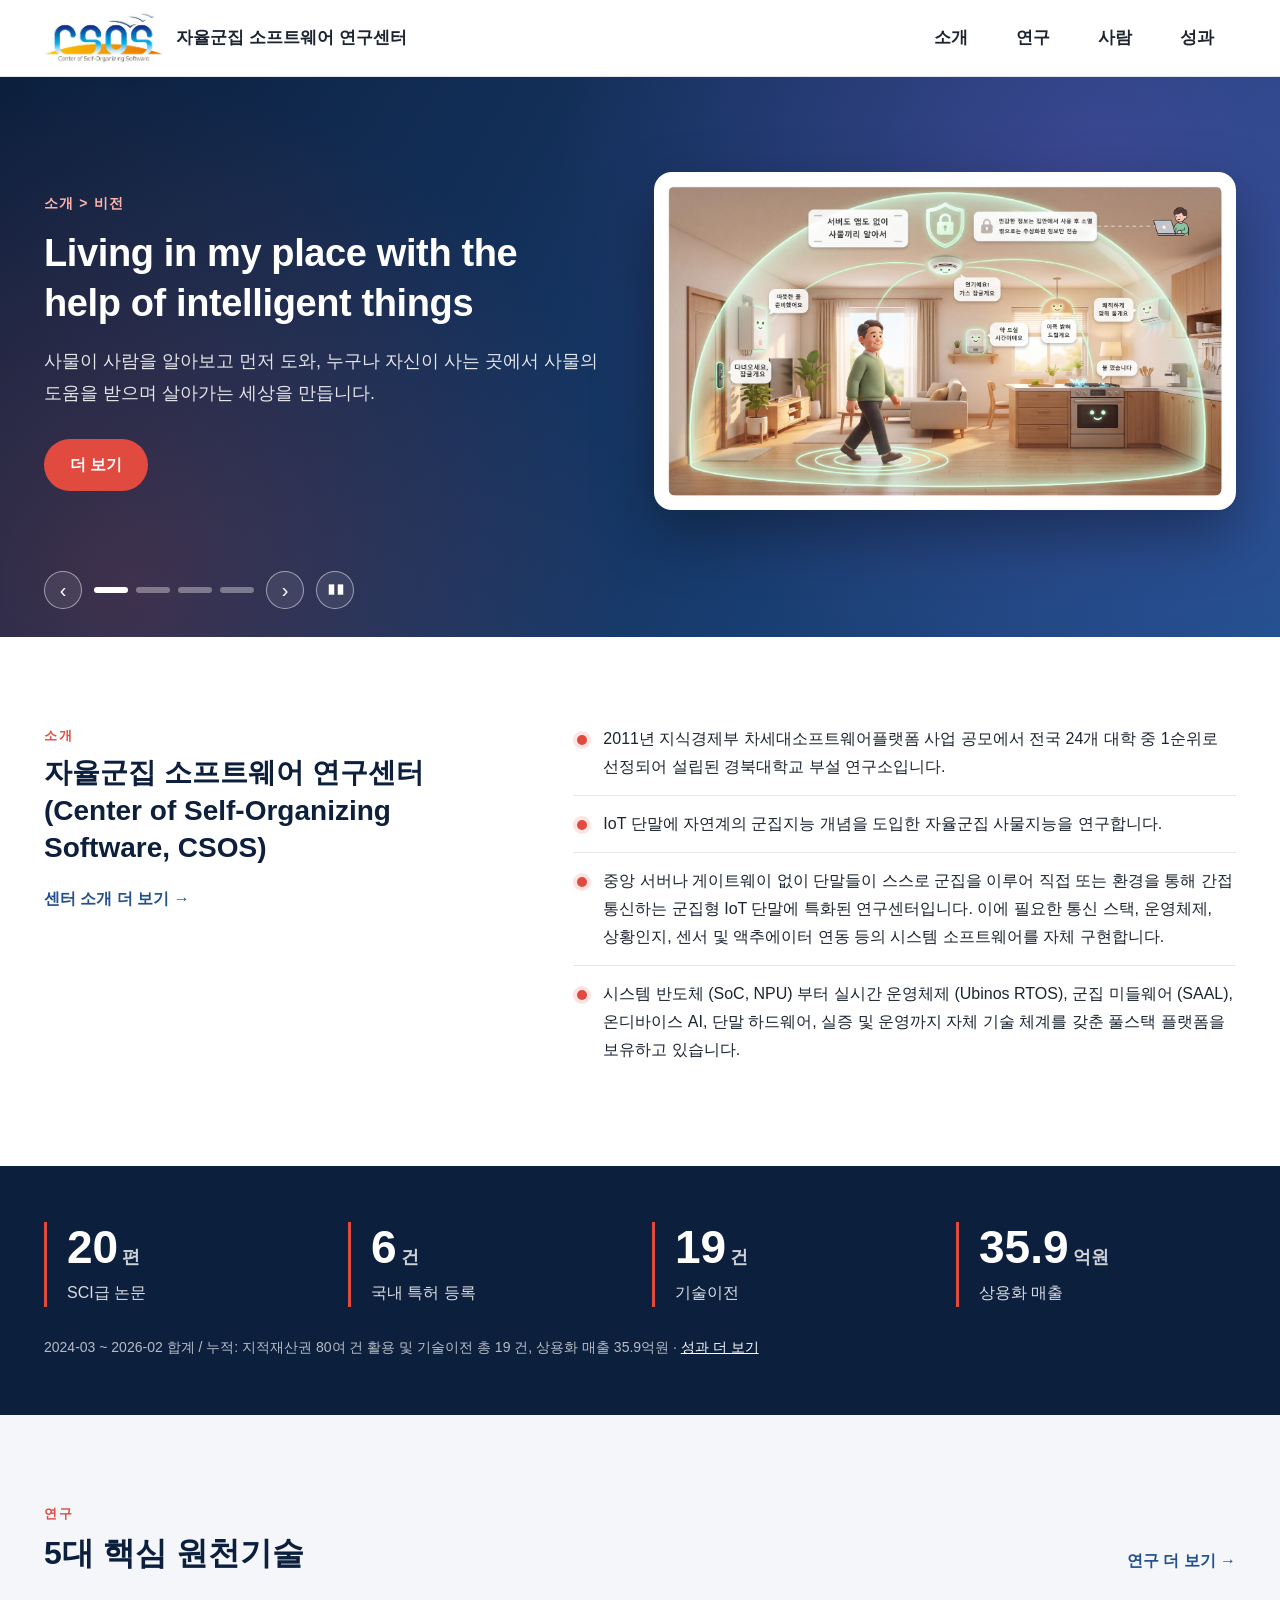
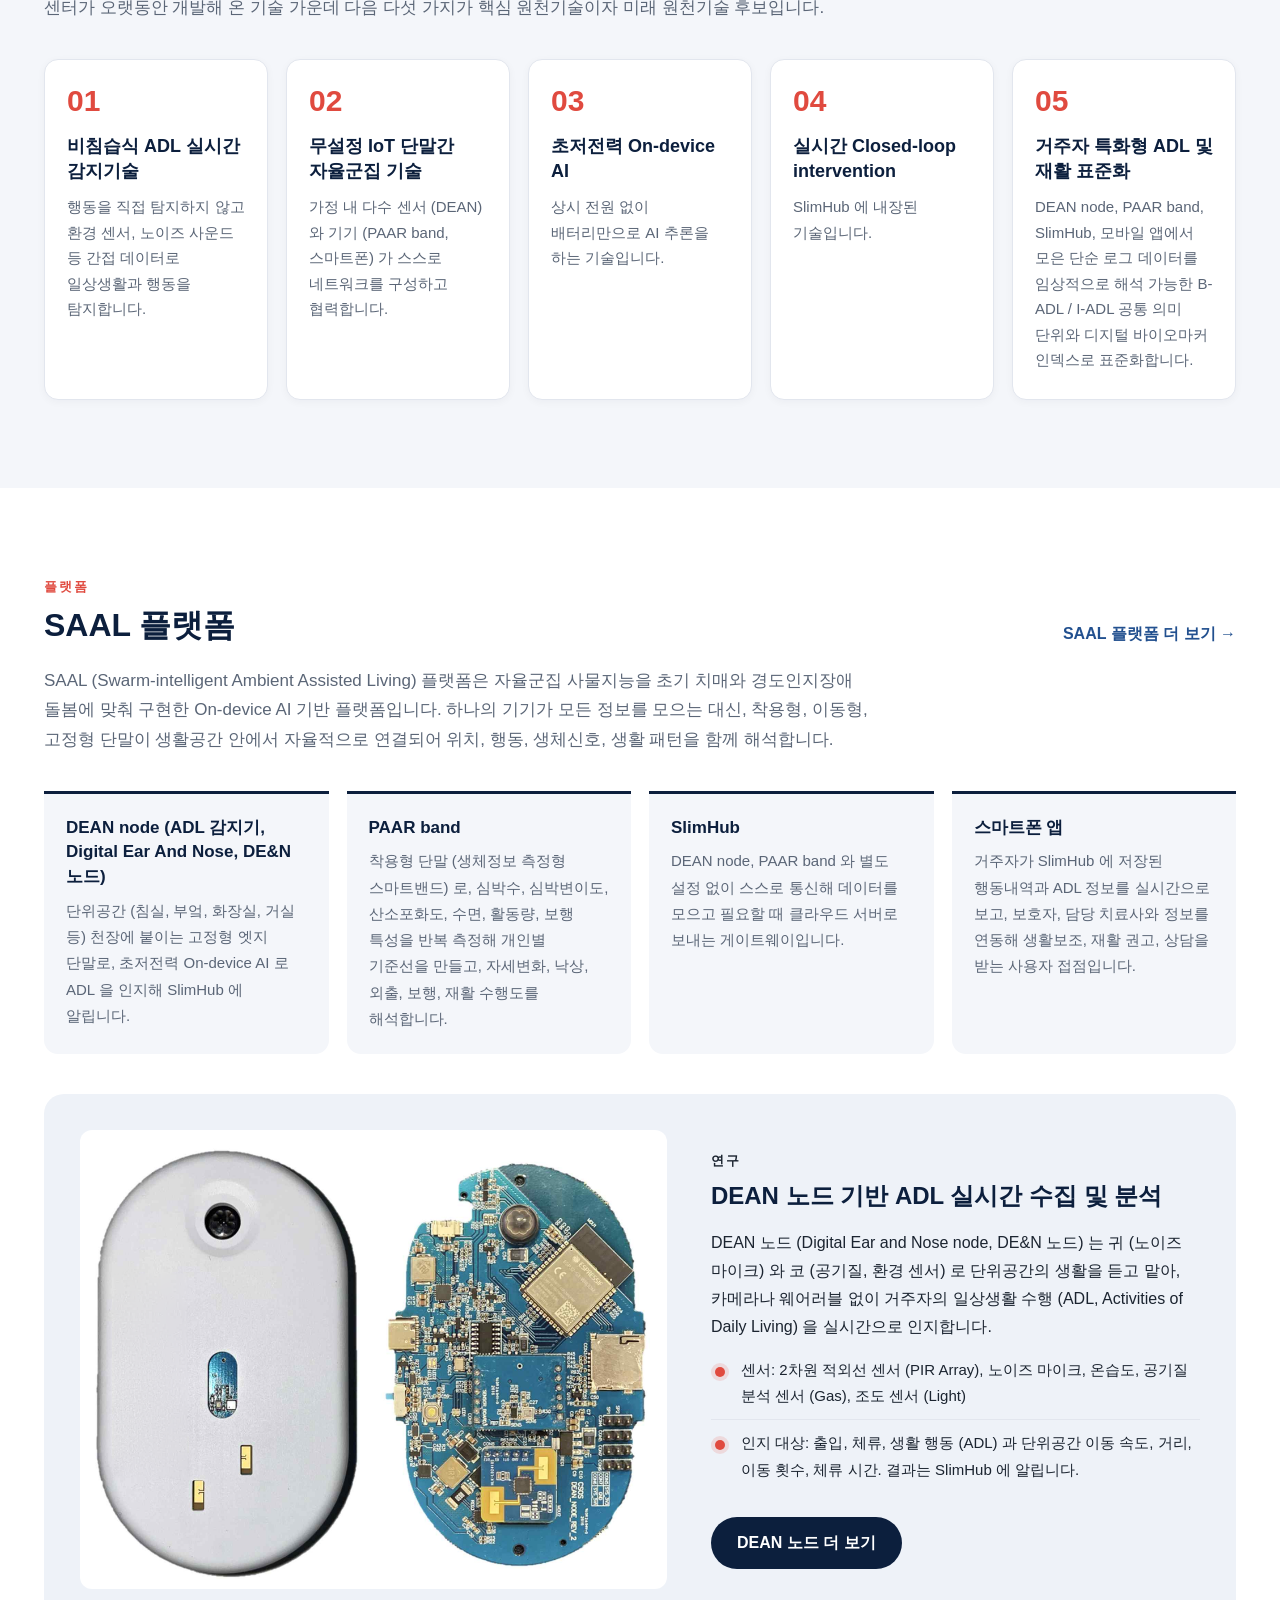
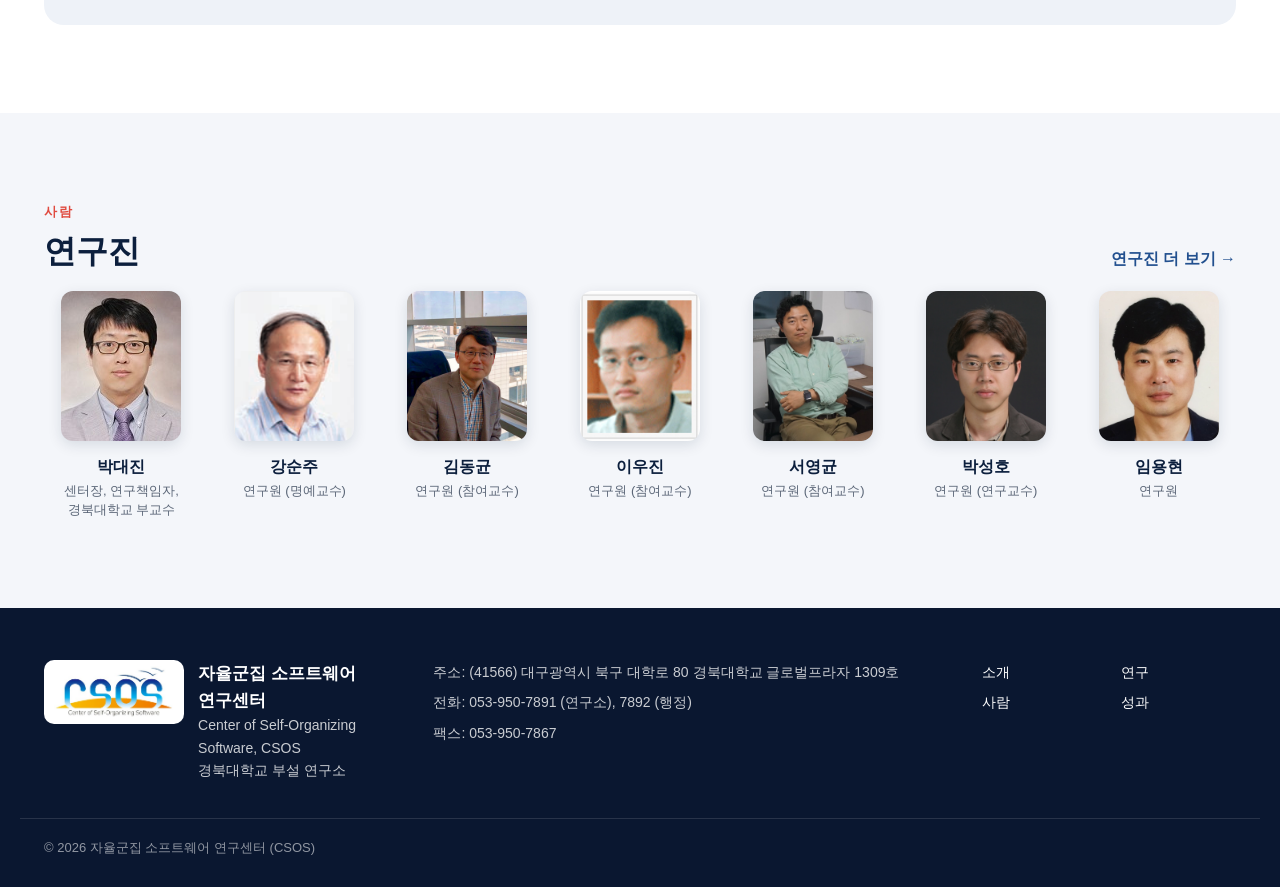
==== index.html @ 6569a7c5 "CSOS homepage: restore the home page (previous commit wrote it empty after a generator error); home " ====
<!DOCTYPE html>
<html lang="ko">
<head>
<meta charset="utf-8">
<meta name="viewport" content="width=device-width, initial-scale=1">
<title>CSOS 자율군집 소프트웨어 연구센터</title>
<meta name="description" content="경북대학교 부설 연구소 자율군집 소프트웨어 연구센터 (Center of Self-Organizing Software, CSOS)">
<link rel="icon" type="image/png" href="assets/images/csos_favicon.png">
<link rel="stylesheet" href="assets/css/style.css">
</head>
<body>
<a class="skip" href="#main">본문 바로가기</a>
<header class="site-header">
  <div class="wrap header-inner">
    <a class="brand" href="index.html">
      <img src="assets/images/csos_logo.png" alt="CSOS" width="538" height="233">
      <span class="brand-text"><span class="brand-ko">자율군집 소프트웨어 연구센터</span></span>
    </a>
    <button class="nav-toggle" type="button" aria-expanded="false" aria-controls="site-nav">
      <span class="bar" aria-hidden="true"></span><span class="bar" aria-hidden="true"></span><span class="bar" aria-hidden="true"></span>
      <span class="sr">메뉴 열기</span>
    </button>
    <nav id="site-nav" class="site-nav" aria-label="주 메뉴"><ul class="nav-list"><li class="nav-item"><a class="nav-top" href="about.html">소개</a><ul class="dropdown"><li><a href="about.html#intro">센터 소개</a></li><li><a href="about.html#greeting">인사말</a></li><li><a href="about.html#vision-goals">비전과 목표</a></li><li><a href="about.html#history">연혁</a></li><li><a href="about.html#contact">위치 및 연락처</a></li></ul></li><li class="nav-item"><a class="nav-top" href="research.html">연구</a><ul class="dropdown"><li><a href="research.html#swarm-thing-intelligence">자율군집 사물지능</a></li><li><a href="research.html#research-content">연구 내용</a></li><li><a href="research.html#dean-node">DEAN 노드 기반 ADL 실시간 수집 및 분석</a></li></ul></li><li class="nav-item"><a class="nav-top" href="people.html">사람</a><ul class="dropdown"><li><a href="people.html#director">센터장</a></li><li><a href="people.html#members">연구원</a></li></ul></li><li class="nav-item"><a class="nav-top" href="achievements.html">성과</a><ul class="dropdown"><li><a href="achievements.html#period-results">기간별 정량 성과</a></li><li><a href="achievements.html#cumulative-results">누적 성과</a></li><li><a href="achievements.html#papers">논문</a></li><li><a href="achievements.html#patents">특허</a></li><li><a href="achievements.html#tech-transfer">기술이전과 상용화</a></li><li><a href="achievements.html#awards">수상</a></li><li><a href="achievements.html#education">교육과 인력양성</a></li></ul></li></ul></nav>
  </div>
</header>
<main id="main" class="home" tabindex="-1">
<h1 class="sr">CSOS 자율군집 소프트웨어 연구센터</h1>
<section class="hero" aria-roledescription="캐러셀" aria-label="주요 내용">
<div class="slides"><div class="slide is-active" id="slide-1" role="group" aria-roledescription="슬라이드" aria-label="1 / 4">
  <div class="wrap slide-inner">
    <div class="slide-text">
      <p class="kicker">소개 &gt; 비전</p>
      <h2 class="slide-head">Living in my place with the help of intelligent things</h2>
      <p class="slide-desc">사물이 사람을 알아보고 먼저 도와, 누구나 자신이 사는 곳에서 사물의 도움을 받으며 살아가는 세상을 만듭니다.</p>
      <a class="btn" href="about.html#vision">더 보기</a>
    </div>
    <div class="slide-media"><img src="assets/images/fig_005101_01_swarm_thing_intelligence_example.png" alt="자율군집 사물지능 예시: 서버도 앱도 없이 사물끼리 알아서, 민감한 정보는 집 안에서 사용 후 소멸" width="1600" height="895"></div>
  </div>
</div>
<div class="slide" id="slide-2" role="group" aria-roledescription="슬라이드" aria-label="2 / 4" aria-hidden="true">
  <div class="wrap slide-inner">
    <div class="slide-text">
      <p class="kicker">연구 &gt; 주요 연구 주제</p>
      <h2 class="slide-head">자율군집 사물지능</h2>
      <p class="slide-desc">거주환경의 사물 (단말) 들이 중앙 서버 없이 스스로 주변을 인지하고 협업하며, 사용자에게 자율적으로 서비스를 제공하는 기술입니다.</p>
      <a class="btn" href="research.html#what-is-swarm-thing-intelligence">더 보기</a>
    </div>
    <div class="slide-media"><img src="assets/images/fig_005101_01_swarm_vs_general_thing_intelligence.png" alt="일반 사물지능과 자율군집 사물지능 비교" width="1080" height="1086" loading="lazy"></div>
  </div>
</div>
<div class="slide" id="slide-3" role="group" aria-roledescription="슬라이드" aria-label="3 / 4" aria-hidden="true">
  <div class="wrap slide-inner">
    <div class="slide-text">
      <p class="kicker">연구 &gt; 자율군집 사물지능 구현</p>
      <h2 class="slide-head">SAAL 플랫폼</h2>
      <p class="slide-desc">하나의 기기가 모든 정보를 모으는 대신, 착용형, 이동형, 고정형 단말이 생활공간 안에서 자율적으로 연결되어 위치, 행동, 생체신호, 생활 패턴을 함께 해석합니다.</p>
      <a class="btn" href="research.html#saal-platform">더 보기</a>
    </div>
    <div class="slide-media"><img src="assets/images/fig_005101_01_saal_platform_concept.png" alt="SAAL 플랫폼을 이용한 복합 건강위험 탐지 개념도" width="1143" height="655" loading="lazy"></div>
  </div>
</div>
<div class="slide" id="slide-4" role="group" aria-roledescription="슬라이드" aria-label="4 / 4" aria-hidden="true">
  <div class="wrap slide-inner">
    <div class="slide-text">
      <p class="kicker">연구 &gt; 대표 사례</p>
      <h2 class="slide-head">DEAN 노드 기반 ADL 실시간 수집 및 분석</h2>
      <p class="slide-desc">DEAN 노드 (Digital Ear and Nose node, DE&amp;N 노드) 는 귀 (노이즈 마이크) 와 코 (공기질, 환경 센서) 로 단위공간의 생활을 듣고 맡아, 카메라나 웨어러블 없이 거주자의 일상생활 수행 (ADL, Activities of Daily Living) 을 실시간으로 인지합니다.</p>
      <a class="btn" href="research.html#dean-node">더 보기</a>
    </div>
    <div class="slide-media"><img src="assets/images/fig_005101_01_dean_node_2026.png" alt="2026년 판 초저전력 경량 DEAN node 외형과 보드 (MCU: ESP32-S3)" width="1000" height="774" loading="lazy"></div>
  </div>
</div></div>
<div class="wrap hero-controls">
  <button type="button" class="hero-prev" aria-label="이전 슬라이드">&#8249;</button>
  <div class="dots"><button type="button" class="dot is-active" aria-label="1번 슬라이드" data-i="0" aria-current="true"></button><button type="button" class="dot" aria-label="2번 슬라이드" data-i="1"></button><button type="button" class="dot" aria-label="3번 슬라이드" data-i="2"></button><button type="button" class="dot" aria-label="4번 슬라이드" data-i="3"></button></div>
  <button type="button" class="hero-next" aria-label="다음 슬라이드">&#8250;</button>
  <button type="button" class="hero-pause" aria-label="자동 넘김 멈춤" aria-pressed="false">&#10074;&#10074;</button>
</div>
</section>
<section class="home-intro" aria-labelledby="hi-t">
<div class="wrap intro-grid">
  <div><p class="eyebrow">소개</p><h2 id="hi-t">자율군집 소프트웨어 연구센터 (Center of Self-Organizing Software, CSOS)</h2><a class="link-more" href="about.html#intro">센터 소개 더 보기</a></div>
  <ul class="check-list"><li>2011년 지식경제부 차세대소프트웨어플랫폼 사업 공모에서 전국 24개 대학 중 1순위로 선정되어 설립된 경북대학교 부설 연구소입니다.</li><li>IoT 단말에 자연계의 군집지능 개념을 도입한 자율군집 사물지능을 연구합니다.</li><li>중앙 서버나 게이트웨이 없이 단말들이 스스로 군집을 이루어 직접 또는 환경을 통해 간접 통신하는 군집형 IoT 단말에 특화된 연구센터입니다. 이에 필요한 통신 스택, 운영체제, 상황인지, 센서 및 액추에이터 연동 등의 시스템 소프트웨어를 자체 구현합니다.</li><li>시스템 반도체 (SoC, NPU) 부터 실시간 운영체제 (Ubinos RTOS), 군집 미들웨어 (SAAL), 온디바이스 AI, 단말 하드웨어, 실증 및 운영까지 자체 기술 체계를 갖춘 풀스택 플랫폼을 보유하고 있습니다.</li></ul>
</div>
</section>
<section class="stats" aria-labelledby="st-t">
<div class="wrap">
  <h2 id="st-t" class="sr">주요 성과 수치</h2>
  <ul class="stat-list"><li><span class="num">20<small>편</small></span><span class="lab">SCI급 논문</span></li><li><span class="num">6<small>건</small></span><span class="lab">국내 특허 등록</span></li><li><span class="num">19<small>건</small></span><span class="lab">기술이전</span></li><li><span class="num">35.9<small>억원</small></span><span class="lab">상용화 매출</span></li></ul>
  <p class="stat-note">2024-03 ~ 2026-02 합계 / 누적: 지적재산권 80여 건 활용 및 기술이전 총 19 건, 상용화 매출 35.9억원 · <a href="achievements.html#cumulative-results">성과 더 보기</a></p>
</div>
</section>
<section class="home-research" aria-labelledby="hr-t">
<div class="wrap">
  <div class="sec-head"><div><p class="eyebrow">연구</p><h2 id="hr-t">5대 핵심 원천기술</h2></div><a class="link-more" href="research.html#core-technologies">연구 더 보기</a></div>
  <p class="sec-lead">센터가 오랫동안 개발해 온 기술 가운데 다음 다섯 가지가 핵심 원천기술이자 미래 원천기술 후보입니다.</p>
  <ul class="cards"><li class="card"><span class="card-no">01</span><h3>비침습식 ADL 실시간 감지기술</h3><p>행동을 직접 탐지하지 않고 환경 센서, 노이즈 사운드 등 간접 데이터로 일상생활과 행동을 탐지합니다.</p></li><li class="card"><span class="card-no">02</span><h3>무설정 IoT 단말간 자율군집 기술</h3><p>가정 내 다수 센서 (DEAN) 와 기기 (PAAR band, 스마트폰) 가 스스로 네트워크를 구성하고 협력합니다.</p></li><li class="card"><span class="card-no">03</span><h3>초저전력 On-device AI</h3><p>상시 전원 없이 배터리만으로 AI 추론을 하는 기술입니다.</p></li><li class="card"><span class="card-no">04</span><h3>실시간 Closed-loop intervention</h3><p>SlimHub 에 내장된 기술입니다.</p></li><li class="card"><span class="card-no">05</span><h3>거주자 특화형 ADL 및 재활 표준화</h3><p>DEAN node, PAAR band, SlimHub, 모바일 앱에서 모은 단순 로그 데이터를 임상적으로 해석 가능한 B-ADL / I-ADL 공통 의미 단위와 디지털 바이오마커 인덱스로 표준화합니다.</p></li></ul>
</div>
</section>
<section class="home-platform" aria-labelledby="hp-t">
<div class="wrap">
  <div class="sec-head"><div><p class="eyebrow">플랫폼</p><h2 id="hp-t">SAAL 플랫폼</h2></div><a class="link-more" href="research.html#saal-platform">SAAL 플랫폼 더 보기</a></div>
  <p class="sec-lead">SAAL (Swarm-intelligent Ambient Assisted Living) 플랫폼은 자율군집 사물지능을 초기 치매와 경도인지장애 돌봄에 맞춰 구현한 On-device AI 기반 플랫폼입니다. 하나의 기기가 모든 정보를 모으는 대신, 착용형, 이동형, 고정형 단말이 생활공간 안에서 자율적으로 연결되어 위치, 행동, 생체신호, 생활 패턴을 함께 해석합니다.</p>
  <ul class="units"><li><h3>DEAN node (ADL 감지기, Digital Ear And Nose, DE&amp;N 노드)</h3><p>단위공간 (침실, 부엌, 화장실, 거실 등) 천장에 붙이는 고정형 엣지 단말로, 초저전력 On-device AI 로 ADL 을 인지해 SlimHub 에 알립니다.</p></li><li><h3>PAAR band</h3><p>착용형 단말 (생체정보 측정형 스마트밴드) 로, 심박수, 심박변이도, 산소포화도, 수면, 활동량, 보행 특성을 반복 측정해 개인별 기준선을 만들고, 자세변화, 낙상, 외출, 보행, 재활 수행도를 해석합니다.</p></li><li><h3>SlimHub</h3><p>DEAN node, PAAR band 와 별도 설정 없이 스스로 통신해 데이터를 모으고 필요할 때 클라우드 서버로 보내는 게이트웨이입니다.</p></li><li><h3>스마트폰 앱</h3><p>거주자가 SlimHub 에 저장된 행동내역과 ADL 정보를 실시간으로 보고, 보호자, 담당 치료사와 정보를 연동해 생활보조, 재활 권고, 상담을 받는 사용자 접점입니다.</p></li></ul>
  <div class="feature">
    <figure class="feature-media"><img src="assets/images/fig_005101_01_dean_node_2026.png" alt="2026년 판 초저전력 경량 DEAN node 외형과 보드 (MCU: ESP32-S3)" width="1000" height="774" loading="lazy"></figure>
    <div class="feature-text">
      <p class="eyebrow">연구</p>
      <h3>DEAN 노드 기반 ADL 실시간 수집 및 분석</h3>
      <p>DEAN 노드 (Digital Ear and Nose node, DE&amp;N 노드) 는 귀 (노이즈 마이크) 와 코 (공기질, 환경 센서) 로 단위공간의 생활을 듣고 맡아, 카메라나 웨어러블 없이 거주자의 일상생활 수행 (ADL, Activities of Daily Living) 을 실시간으로 인지합니다.</p>
      <ul class="check-list small"><li>센서: 2차원 적외선 센서 (PIR Array), 노이즈 마이크, 온습도, 공기질 분석 센서 (Gas), 조도 센서 (Light)</li><li>인지 대상: 출입, 체류, 생활 행동 (ADL) 과 단위공간 이동 속도, 거리, 이동 횟수, 체류 시간. 결과는 SlimHub 에 알립니다.</li></ul>
      <a class="btn btn-dark" href="research.html#dean-node">DEAN 노드 더 보기</a>
    </div>
  </div>
</div>
</section>
<section class="home-people" aria-labelledby="hpe-t">
<div class="wrap">
  <div class="sec-head"><div><p class="eyebrow">사람</p><h2 id="hpe-t">연구진</h2></div><a class="link-more" href="people.html">연구진 더 보기</a></div>
  <ul class="people-strip"><li><a href="people.html#director"><img src="assets/images/fig_005101_01_photo_park_daejin.jpg" alt="박대진" width="120" height="150" loading="lazy"><span class="pname">박대진</span><span class="prole">센터장, 연구책임자, 경북대학교 부교수</span></a></li><li><a href="people.html#members"><img src="assets/images/fig_005101_01_photo_kang_soonju.png" alt="강순주" width="155" height="197" loading="lazy"><span class="pname">강순주</span><span class="prole">연구원 (명예교수)</span></a></li><li><a href="people.html#members"><img src="assets/images/fig_005101_01_photo_kim_dongkyun.jpg" alt="김동균" width="300" height="400" loading="lazy"><span class="pname">김동균</span><span class="prole">연구원 (참여교수)</span></a></li><li><a href="people.html#members"><img src="assets/images/fig_005101_01_photo_lee_woojin.jpg" alt="이우진" width="107" height="130" loading="lazy"><span class="pname">이우진</span><span class="prole">연구원 (참여교수)</span></a></li><li><a href="people.html#members"><img src="assets/images/fig_005101_01_photo_suh_youngkyun.jpg" alt="서영균" width="600" height="751" loading="lazy"><span class="pname">서영균</span><span class="prole">연구원 (참여교수)</span></a></li><li><a href="people.html#members"><img src="assets/images/fig_005101_01_photo_park_sungho.png" alt="박성호" width="600" height="736" loading="lazy"><span class="pname">박성호</span><span class="prole">연구원 (연구교수)</span></a></li><li><a href="people.html#members"><img src="assets/images/fig_005101_01_photo_lim_yonghyun.jpg" alt="임용현" width="600" height="797" loading="lazy"><span class="pname">임용현</span><span class="prole">연구원</span></a></li></ul>
</div>
</section>
</main>
<footer class="site-footer">
  <div class="wrap footer-inner">
    <div class="footer-brand">
      <img src="assets/images/csos_logo.png" alt="CSOS" width="538" height="233">
      <div><strong>자율군집 소프트웨어 연구센터</strong><span>Center of Self-Organizing Software, CSOS</span><span>경북대학교 부설 연구소</span></div>
    </div>
    <ul class="footer-contact"><li>주소: (41566) 대구광역시 북구 대학로 80 경북대학교 글로벌프라자 1309호</li><li>전화: 053-950-7891 (연구소), 7892 (행정)</li><li>팩스: 053-950-7867</li></ul>
    <ul class="footer-links"><li><a href="about.html">소개</a></li><li><a href="research.html">연구</a></li><li><a href="people.html">사람</a></li><li><a href="achievements.html">성과</a></li></ul>
  </div>
  <div class="wrap footer-bottom">&copy; 2026 자율군집 소프트웨어 연구센터 (CSOS)</div>
</footer>
<script src="assets/js/main.js"></script>
</body>
</html>
---- assets/css/style.css ----
/* CSOS homepage - plain CSS, no external resources */
:root {
  --navy: #0c1f3d;
  --navy-2: #173a6b;
  --navy-3: #22508f;
  --accent: #e04a3f;
  --accent-dark: #b8322a;
  --violet: #7b56c9;
  --ink: #1b2430;
  --muted: #5b6677;
  --line: #e2e6ee;
  --soft: #f4f6fa;
  --soft-2: #eef2f8;
  --white: #ffffff;
  --radius: 14px;
  --shadow: 0 10px 30px rgba(12, 31, 61, .10);
  --header-h: 76px;
  --font: "Pretendard", "Noto Sans KR", "Noto Sans CJK KR", "Apple SD Gothic Neo", "Malgun Gothic", sans-serif;
}

*, *::before, *::after { box-sizing: border-box; }
html { scroll-behavior: smooth; -webkit-text-size-adjust: 100%; }
@media (prefers-reduced-motion: reduce) { html { scroll-behavior: auto; } }
body {
  margin: 0;
  font-family: var(--font);
  font-size: 16px;
  line-height: 1.75;
  color: var(--ink);
  background: var(--white);
  word-break: keep-all;
  overflow-wrap: break-word;
}
img { max-width: 100%; height: auto; display: block; }
a { color: var(--navy-3); text-decoration: none; }
a:hover { text-decoration: underline; }
:focus-visible { outline: 3px solid var(--accent); outline-offset: 2px; border-radius: 4px; }
.sr { position: absolute !important; width: 1px; height: 1px; padding: 0; margin: -1px; overflow: hidden; clip: rect(0 0 0 0); white-space: nowrap; border: 0; }
.skip { position: absolute; left: 12px; top: -60px; z-index: 200; background: var(--accent); color: #fff; padding: 10px 16px; border-radius: 8px; font-weight: 700; }
.skip:focus { top: 12px; }
.wrap { width: 100%; max-width: 1240px; margin: 0 auto; padding-left: 24px; padding-right: 24px; }
main:focus { outline: none; }

/* ---------------- header ---------------- */
.site-header {
  position: sticky; top: 0; z-index: 100;
  background: rgba(255, 255, 255, .97);
  border-bottom: 1px solid var(--line);
  transition: box-shadow .2s;
}
.site-header.is-scrolled { box-shadow: 0 4px 18px rgba(12, 31, 61, .10); }
.header-inner { display: flex; align-items: center; justify-content: space-between; height: var(--header-h); gap: 24px; }
.brand { display: flex; align-items: center; gap: 12px; color: var(--navy); text-decoration: none !important; flex-shrink: 0; }
.brand img { height: 52px; width: auto; }
.brand-text { display: flex; flex-direction: column; line-height: 1.2; }
.brand-ko { font-size: 17px; color: var(--ink); font-weight: 700; }

.site-nav .nav-list { list-style: none; display: flex; margin: 0; padding: 0; gap: 4px; }
.nav-item { position: relative; }
.nav-top {
  display: block; padding: 0 22px; line-height: var(--header-h);
  font-weight: 700; font-size: 17px; color: var(--ink); text-decoration: none !important;
  position: relative;
}
.nav-top::after {
  content: ""; position: absolute; left: 22px; right: 22px; bottom: 18px; height: 3px;
  background: var(--accent); transform: scaleX(0); transition: transform .2s; border-radius: 2px;
}
.nav-item:hover .nav-top::after, .nav-item:focus-within .nav-top::after, .nav-top[aria-current="page"]::after { transform: scaleX(1); }
.nav-top[aria-current="page"] { color: var(--navy-3); }
.dropdown {
  list-style: none; margin: 0; padding: 10px 0;
  position: absolute; left: 50%; top: calc(var(--header-h) - 4px);
  min-width: 210px; transform: translate(-50%, 6px);
  background: var(--white); border: 1px solid var(--line); border-top: 3px solid var(--navy);
  border-radius: 0 0 10px 10px; box-shadow: var(--shadow);
  opacity: 0; visibility: hidden; transition: opacity .15s, transform .15s, visibility .15s;
}
.nav-item:hover .dropdown, .nav-item:focus-within .dropdown { opacity: 1; visibility: visible; transform: translate(-50%, 0); }
.dropdown a { display: block; padding: 8px 20px; color: var(--ink); font-size: 15px; white-space: nowrap; }
.dropdown a:hover, .dropdown a:focus-visible { background: var(--soft); color: var(--navy-3); text-decoration: none; }

.nav-toggle {
  display: none; width: 46px; height: 46px; border: 1px solid var(--line); border-radius: 10px;
  background: var(--white); cursor: pointer; padding: 11px 10px; flex-direction: column; justify-content: space-between;
}
.nav-toggle .bar { display: block; height: 3px; background: var(--navy); border-radius: 2px; transition: transform .2s, opacity .2s; }
.nav-toggle[aria-expanded="true"] .bar:nth-child(1) { transform: translateY(8.5px) rotate(45deg); }
.nav-toggle[aria-expanded="true"] .bar:nth-child(2) { opacity: 0; }
.nav-toggle[aria-expanded="true"] .bar:nth-child(3) { transform: translateY(-8.5px) rotate(-45deg); }

/* ---------------- buttons, labels ---------------- */
.btn {
  display: inline-block; padding: 12px 26px; border-radius: 999px; font-weight: 700;
  background: var(--accent); color: #fff; text-decoration: none !important; transition: background .15s;
}
.btn:hover { background: var(--accent-dark); }
.btn-dark { background: var(--navy); }
.btn-dark:hover { background: var(--navy-2); }
.eyebrow { margin: 0 0 6px; font-size: 13px; font-weight: 800; letter-spacing: .16em; color: var(--accent); }
.link-more { font-weight: 700; color: var(--navy-3); white-space: nowrap; }
.link-more::after { content: " \2192"; }

/* ---------------- hero ---------------- */
.hero {
  position: relative; color: #fff; overflow: hidden;
  background:
    radial-gradient(circle at 85% 20%, rgba(123, 86, 201, .35), transparent 45%),
    radial-gradient(circle at 10% 90%, rgba(224, 74, 63, .22), transparent 40%),
    linear-gradient(120deg, var(--navy) 0%, var(--navy-2) 60%, var(--navy-3) 100%);
}
.slides { position: relative; min-height: 560px; }
.slide { position: absolute; inset: 0; opacity: 0; visibility: hidden; transition: opacity .7s, visibility .7s; }
.slide.is-active { position: relative; opacity: 1; visibility: visible; }
.slide-inner { display: grid; grid-template-columns: 1fr 1.05fr; gap: 56px; align-items: center; min-height: 560px; padding-top: 56px; padding-bottom: 88px; }
.kicker { margin: 0 0 14px; font-size: 14px; font-weight: 700; letter-spacing: .08em; color: #ffb3ad; }
.home .slide-head { color: #fff; margin: 0 0 18px; font-size: 38px; line-height: 1.3; font-weight: 800; letter-spacing: -.01em; }
.slide-desc { margin: 0 0 30px; font-size: 18px; line-height: 1.75; color: rgba(255, 255, 255, .88); }
.slide-media {
  background: #fff; border-radius: 18px; padding: 14px; box-shadow: 0 24px 60px rgba(0, 0, 0, .35);
  display: flex; align-items: center; justify-content: center;
}
.slide-media img { max-height: 380px; width: auto; object-fit: contain; border-radius: 8px; }
.hero-controls { position: absolute; left: 0; right: 0; bottom: 28px; display: flex; align-items: center; gap: 12px; }
.hero-controls button {
  border: 1px solid rgba(255, 255, 255, .5); background: rgba(255, 255, 255, .08); color: #fff; cursor: pointer;
  width: 38px; height: 38px; border-radius: 50%; font-size: 20px; line-height: 1;
}
.hero-controls .hero-pause { font-size: 11px; letter-spacing: -2px; }
.hero-controls button:hover { background: rgba(255, 255, 255, .2); }
.dots { display: flex; gap: 8px; }
.hero-controls .dot { width: 34px; height: 6px; border-radius: 3px; padding: 0; border: 0; background: rgba(255, 255, 255, .35); }
.hero-controls .dot.is-active { background: #fff; }

/* ---------------- home sections ---------------- */
.home section:not(.hero) { padding: 88px 0; }
.home h2 { margin: 0; font-size: 32px; line-height: 1.35; color: var(--navy); font-weight: 800; }
.sec-head { display: flex; justify-content: space-between; align-items: flex-end; gap: 24px; margin-bottom: 18px; }
.sec-lead { margin: 0 0 36px; color: var(--muted); font-size: 17px; max-width: 860px; }

.home-intro { background: var(--white); }
.intro-grid { display: grid; grid-template-columns: 1fr 1.4fr; gap: 56px; align-items: start; }
.intro-grid h2 { font-size: 28px; margin-bottom: 18px; }
.check-list { list-style: none; margin: 0; padding: 0; }
.check-list li { position: relative; padding: 0 0 14px 30px; margin-bottom: 14px; border-bottom: 1px solid var(--line); }
.check-list li:last-child { border-bottom: 0; margin-bottom: 0; }
.check-list li::before {
  content: ""; position: absolute; left: 4px; top: 10px; width: 10px; height: 10px; border-radius: 50%;
  background: var(--accent); box-shadow: 0 0 0 4px rgba(224, 74, 63, .15);
}
.check-list.small li { font-size: 15px; padding-bottom: 10px; margin-bottom: 10px; }

.stats { background: var(--navy); color: #fff; padding: 56px 0 !important; }
.stat-list { list-style: none; margin: 0; padding: 0; display: grid; grid-template-columns: repeat(4, 1fr); gap: 24px; }
.stat-list li { display: flex; flex-direction: column; border-left: 3px solid var(--accent); padding-left: 20px; }
.stat-list .num { font-size: 46px; font-weight: 800; line-height: 1.1; }
.stat-list .num small { font-size: 18px; font-weight: 700; margin-left: 4px; color: rgba(255, 255, 255, .8); }
.stat-list .lab { font-size: 16px; color: rgba(255, 255, 255, .85); margin-top: 6px; }
.stat-note { margin: 28px 0 0; font-size: 14px; color: rgba(255, 255, 255, .7); }
.stat-note a { color: #fff; text-decoration: underline; }

.home-research { background: var(--soft); }
.cards { list-style: none; margin: 0; padding: 0; display: grid; grid-template-columns: repeat(5, 1fr); gap: 18px; }
.card {
  background: var(--white); border-radius: var(--radius); padding: 26px 22px; border: 1px solid var(--line);
  box-shadow: 0 2px 8px rgba(12, 31, 61, .04); transition: transform .2s, box-shadow .2s; position: relative;
}
.card:hover { transform: translateY(-4px); box-shadow: var(--shadow); }
.card-no { font-size: 30px; font-weight: 800; color: var(--accent); line-height: 1; }
.card h3 { margin: 14px 0 10px; font-size: 18px; line-height: 1.4; color: var(--navy); }
.card p { margin: 0; font-size: 15px; color: var(--muted); line-height: 1.7; }

.units { list-style: none; margin: 0 0 40px; padding: 0; display: grid; grid-template-columns: repeat(4, 1fr); gap: 18px; }
.units li { border-top: 3px solid var(--navy); background: var(--soft); border-radius: 0 0 var(--radius) var(--radius); padding: 22px; }
.units h3 { margin: 0 0 8px; font-size: 17px; color: var(--navy); line-height: 1.45; }
.units p { margin: 0; font-size: 15px; color: var(--muted); }
.feature { display: grid; grid-template-columns: 1.2fr 1fr; gap: 44px; align-items: center; background: var(--soft-2); border-radius: 20px; padding: 36px; }
.feature-media { margin: 0; background: #fff; border-radius: 12px; padding: 10px; }
.feature h3 { margin: 0 0 12px; font-size: 24px; color: var(--navy); line-height: 1.4; }
.feature-text > p { color: var(--ink); }
.feature .btn { margin-top: 14px; }

.home-people { background: var(--soft); }
.people-strip { list-style: none; margin: 0; padding: 0; display: grid; grid-template-columns: repeat(7, 1fr); gap: 18px; }
.people-strip a { display: flex; flex-direction: column; align-items: center; text-align: center; color: var(--ink); text-decoration: none !important; }
.people-strip img { width: 120px; height: 150px; object-fit: cover; border-radius: 12px; box-shadow: 0 4px 14px rgba(12, 31, 61, .12); background: #fff; }
.people-strip .pname { font-weight: 800; margin-top: 12px; color: var(--navy); }
.people-strip .prole { font-size: 13px; color: var(--muted); line-height: 1.5; }

/* ---------------- sub pages ---------------- */
.page-banner {
  color: #fff; padding: 64px 0 56px;
  background:
    radial-gradient(circle at 90% 0%, rgba(123, 86, 201, .35), transparent 40%),
    linear-gradient(120deg, var(--navy) 0%, var(--navy-2) 70%, var(--navy-3) 100%);
}
.page-banner h1 { margin: 6px 0 0; font-size: 42px; font-weight: 800; letter-spacing: -.01em; }
.breadcrumb ol { list-style: none; display: flex; flex-wrap: wrap; gap: 8px; margin: 0; padding: 0; font-size: 14px; color: rgba(255, 255, 255, .78); }
.breadcrumb li + li::before { content: "\203A"; margin-right: 8px; }
.breadcrumb a { color: rgba(255, 255, 255, .9); }

.page-body { display: grid; grid-template-columns: 250px minmax(0, 1fr); gap: 56px; padding-top: 48px; padding-bottom: 96px; align-items: start; }
.subnav { position: sticky; top: calc(var(--header-h) + 20px); max-height: calc(100vh - var(--header-h) - 40px); overflow-y: auto; }
.subnav-box { border: 1px solid var(--line); border-radius: var(--radius); overflow: hidden; background: var(--white); }
.subnav-box summary {
  list-style: none; cursor: pointer; padding: 18px 20px; background: var(--navy); color: #fff; font-weight: 800; font-size: 19px;
}
.subnav-box summary::-webkit-details-marker { display: none; }
.subnav-box ul { list-style: none; margin: 0; padding: 8px 0; }
.subnav-box li a { display: block; padding: 7px 20px; color: var(--ink); font-size: 15px; line-height: 1.5; border-left: 3px solid transparent; }
.subnav-box li.toc-l1 a { font-weight: 700; }
.subnav-box li.toc-l2 a { padding-left: 34px; font-size: 14px; color: var(--muted); }
.subnav-box li a:hover, .subnav-box li a.is-current { background: var(--soft); color: var(--navy-3); border-left-color: var(--accent); text-decoration: none; }

.content { min-width: 0; }
.content .sec { scroll-margin-top: calc(var(--header-h) + 16px); }
.content .sec-l1 { margin-bottom: 64px; }
.content .sec-l1:last-child { margin-bottom: 0; }
.content h2 {
  font-size: 28px; line-height: 1.4; color: var(--navy); margin: 0 0 24px; padding-bottom: 14px;
  border-bottom: 2px solid var(--navy); position: relative;
}
.content h2::after { content: ""; position: absolute; left: 0; bottom: -2px; width: 64px; height: 2px; background: var(--accent); }
.content h3 { font-size: 21px; line-height: 1.45; color: var(--navy-2); margin: 44px 0 16px; padding-left: 14px; border-left: 4px solid var(--accent); }
.content h4 { font-size: 18px; margin: 0 0 6px; color: var(--navy); }
.content p { margin: 0 0 16px; }
.content .para-head { margin-top: 28px; font-size: 18px; color: var(--navy); }
.content ul { margin: 0 0 20px; padding-left: 22px; }
.content li { margin: 6px 0; }
.content li::marker { color: var(--accent); }
.content ul ul { margin: 6px 0 8px; padding-left: 20px; list-style: circle; }
.content ul ul li { font-size: 15px; color: #303a48; }
.content ul ul li::marker { color: var(--navy-3); }

.greeting { background: var(--soft); border-radius: 20px; padding: 40px 44px; }
.greeting h2 { border-bottom-color: var(--line); }
.greeting .para-head { font-size: 22px; margin-top: 0; }
.greeting p { font-size: 17px; line-height: 1.9; }
.greeting .sign { text-align: right; font-weight: 700; color: var(--navy); margin-top: 28px; }

.table-wrap { width: 100%; overflow-x: auto; margin: 8px 0 28px; border-radius: 10px; border: 1px solid var(--line); -webkit-overflow-scrolling: touch; }
.table-wrap table { width: 100%; border-collapse: collapse; font-size: 15px; line-height: 1.65; }
.table-wrap caption { caption-side: top; text-align: left; font-weight: 800; color: var(--navy); padding: 14px 16px 10px; background: var(--white); }
.table-wrap thead th { background: var(--navy); color: #fff; font-weight: 700; text-align: left; padding: 12px 16px; }
.table-wrap td, .table-wrap tbody th { padding: 12px 16px; border-top: 1px solid var(--line); vertical-align: top; text-align: left; }
.table-wrap tbody th { background: var(--soft); color: var(--navy); font-weight: 700; }
.table-wrap tbody tr:hover td { background: #fafbfd; }
.nw { white-space: nowrap; }

.fig { margin: 12px 0 32px; text-align: center; }
.fig .fig-link { display: inline-block; width: var(--w, 100%); max-width: 100%; }
.fig img { width: 100%; margin: 0 auto; border: 1px solid var(--line); border-radius: 10px; background: #fff; }
.fig figcaption { margin: 10px auto 0; max-width: 880px; font-size: 14px; color: var(--muted); line-height: 1.6; }

.people-grid { display: grid; grid-template-columns: repeat(2, minmax(0, 1fr)); gap: 20px; margin-bottom: 12px; }
.person { display: flex; gap: 22px; padding: 22px; border: 1px solid var(--line); border-radius: var(--radius); background: var(--white); box-shadow: 0 2px 8px rgba(12, 31, 61, .04); }
.person-photo { flex: 0 0 112px; }
.person-photo img { width: 112px; height: 140px; object-fit: cover; border-radius: 10px; background: var(--soft); }
.person-photo .avatar {
  width: 112px; height: 140px; border-radius: 10px; display: flex; align-items: center; justify-content: center;
  background: linear-gradient(135deg, var(--soft-2), #dfe5f0); color: var(--navy-3); font-size: 40px; font-weight: 800;
}
.person-body { min-width: 0; }
.person-name { font-size: 20px !important; margin: 2px 0 8px !important; }
.person ul { list-style: none; padding: 0; margin: 0; font-size: 15px; }
.person li { margin: 4px 0; }
#director .people-grid { grid-template-columns: minmax(0, 1fr); max-width: 620px; }

/* ---------------- footer ---------------- */
.site-footer { background: #0a1730; color: rgba(255, 255, 255, .78); font-size: 14px; }
.footer-inner { display: grid; grid-template-columns: 1.1fr 1.6fr .8fr; gap: 40px; padding-top: 52px; padding-bottom: 36px; }
.footer-brand { display: flex; gap: 14px; align-items: flex-start; }
.footer-brand img { height: 64px; width: auto; background: #fff; padding: 6px 10px; border-radius: 10px; flex-shrink: 0; }
.footer-brand div { display: flex; flex-direction: column; line-height: 1.6; }
.footer-brand strong { color: #fff; font-size: 17px; }
.footer-contact, .footer-links { list-style: none; margin: 0; padding: 0; }
.footer-contact li { margin-bottom: 6px; }
.footer-links { display: grid; grid-template-columns: repeat(2, auto); gap: 6px 24px; align-content: start; }
.footer-links a { color: #fff; }
.footer-bottom { border-top: 1px solid rgba(255, 255, 255, .12); padding-top: 18px; padding-bottom: 28px; font-size: 13px; color: rgba(255, 255, 255, .55); }

/* ---------------- responsive ---------------- */
@media (max-width: 1180px) {
  .cards { grid-template-columns: repeat(3, 1fr); }
  .people-strip { grid-template-columns: repeat(4, 1fr); row-gap: 28px; }
  .nav-top { padding: 0 14px; }
  .nav-top::after { left: 14px; right: 14px; }
}
@media (max-width: 960px) {
  :root { --header-h: 64px; }
  .nav-toggle { display: flex; }
  .site-nav {
    display: none; position: absolute; left: 0; right: 0; top: var(--header-h);
    background: var(--white); border-top: 1px solid var(--line); box-shadow: var(--shadow);
    max-height: calc(100vh - var(--header-h)); overflow-y: auto;
  }
  .site-nav.is-open { display: block; }
  .site-nav .nav-list { flex-direction: column; gap: 0; padding: 8px 0 16px; }
  .nav-top { line-height: 1.4; padding: 14px 24px; font-size: 18px; border-bottom: 1px solid var(--line); }
  .nav-top::after { display: none; }
  .dropdown {
    position: static; transform: none; opacity: 1; visibility: visible; box-shadow: none; border: 0;
    min-width: 0; padding: 4px 0 10px; background: var(--soft); border-radius: 0;
  }
  .nav-item:hover .dropdown, .nav-item:focus-within .dropdown { transform: none; }
  .dropdown a { padding: 8px 36px; white-space: normal; }
  .brand-ko { font-size: 15px; }

  .slides, .slide-inner { min-height: 0; }
  .slide-inner { grid-template-columns: 1fr; gap: 28px; padding-top: 36px; padding-bottom: 96px; }
  .slide-media { order: -1; }
  .slide-media img { max-height: 260px; }
  .home .slide-head { font-size: 26px; }
  .slide-desc { font-size: 16px; }

  .home section:not(.hero) { padding: 60px 0; }
  .home h2 { font-size: 25px; }
  .intro-grid, .feature { grid-template-columns: 1fr; gap: 28px; }
  .feature { padding: 22px; }
  .stat-list { grid-template-columns: repeat(2, 1fr); row-gap: 28px; }
  .stat-list .num { font-size: 36px; }
  .units { grid-template-columns: repeat(2, 1fr); }
  .cards { grid-template-columns: repeat(2, 1fr); }
  .sec-head { flex-wrap: wrap; align-items: flex-start; }

  .page-banner { padding: 40px 0 36px; }
  .page-banner h1 { font-size: 32px; }
  .page-body { grid-template-columns: 1fr; gap: 28px; padding-top: 24px; padding-bottom: 64px; }
  .subnav { position: static; max-height: none; overflow: visible; }
  .subnav-box summary { font-size: 17px; padding: 14px 18px; }
  .subnav-box summary::after { content: "+"; float: right; font-weight: 400; }
  .subnav-box[open] summary::after { content: "\2212"; }
  .people-grid { grid-template-columns: 1fr; }
  .fig .fig-link { width: 100%; }
  .footer-inner { grid-template-columns: 1fr; gap: 24px; }
}
@media (max-width: 560px) {
  .brand { gap: 8px; flex-shrink: 1; min-width: 0; }
  .nav-toggle { flex-shrink: 0; }
  .brand img { height: 40px; }
  .brand-ko { font-size: 14px; }
  .fig .fig-link { width: 100%; }
  .wrap { padding-left: 16px; padding-right: 16px; }
  .cards, .units { grid-template-columns: 1fr; }
  .people-strip { grid-template-columns: repeat(2, 1fr); }
  .people-strip img { width: 110px; height: 138px; }
  .content h2 { font-size: 23px; }
  .content h3 { font-size: 19px; }
  .greeting { padding: 26px 20px; }
  .person { padding: 16px; gap: 16px; }
  .person-photo { flex-basis: 84px; }
  .person-photo img, .person-photo .avatar { width: 84px; height: 105px; }
  .person-photo .avatar { font-size: 30px; }
  .table-wrap table { font-size: 14px; }
  .table-wrap td, .table-wrap tbody th, .table-wrap thead th { padding: 10px 12px; }
}
@media (prefers-reduced-motion: reduce) {
  .slide, .card, .dropdown, .nav-top::after { transition: none; }
}
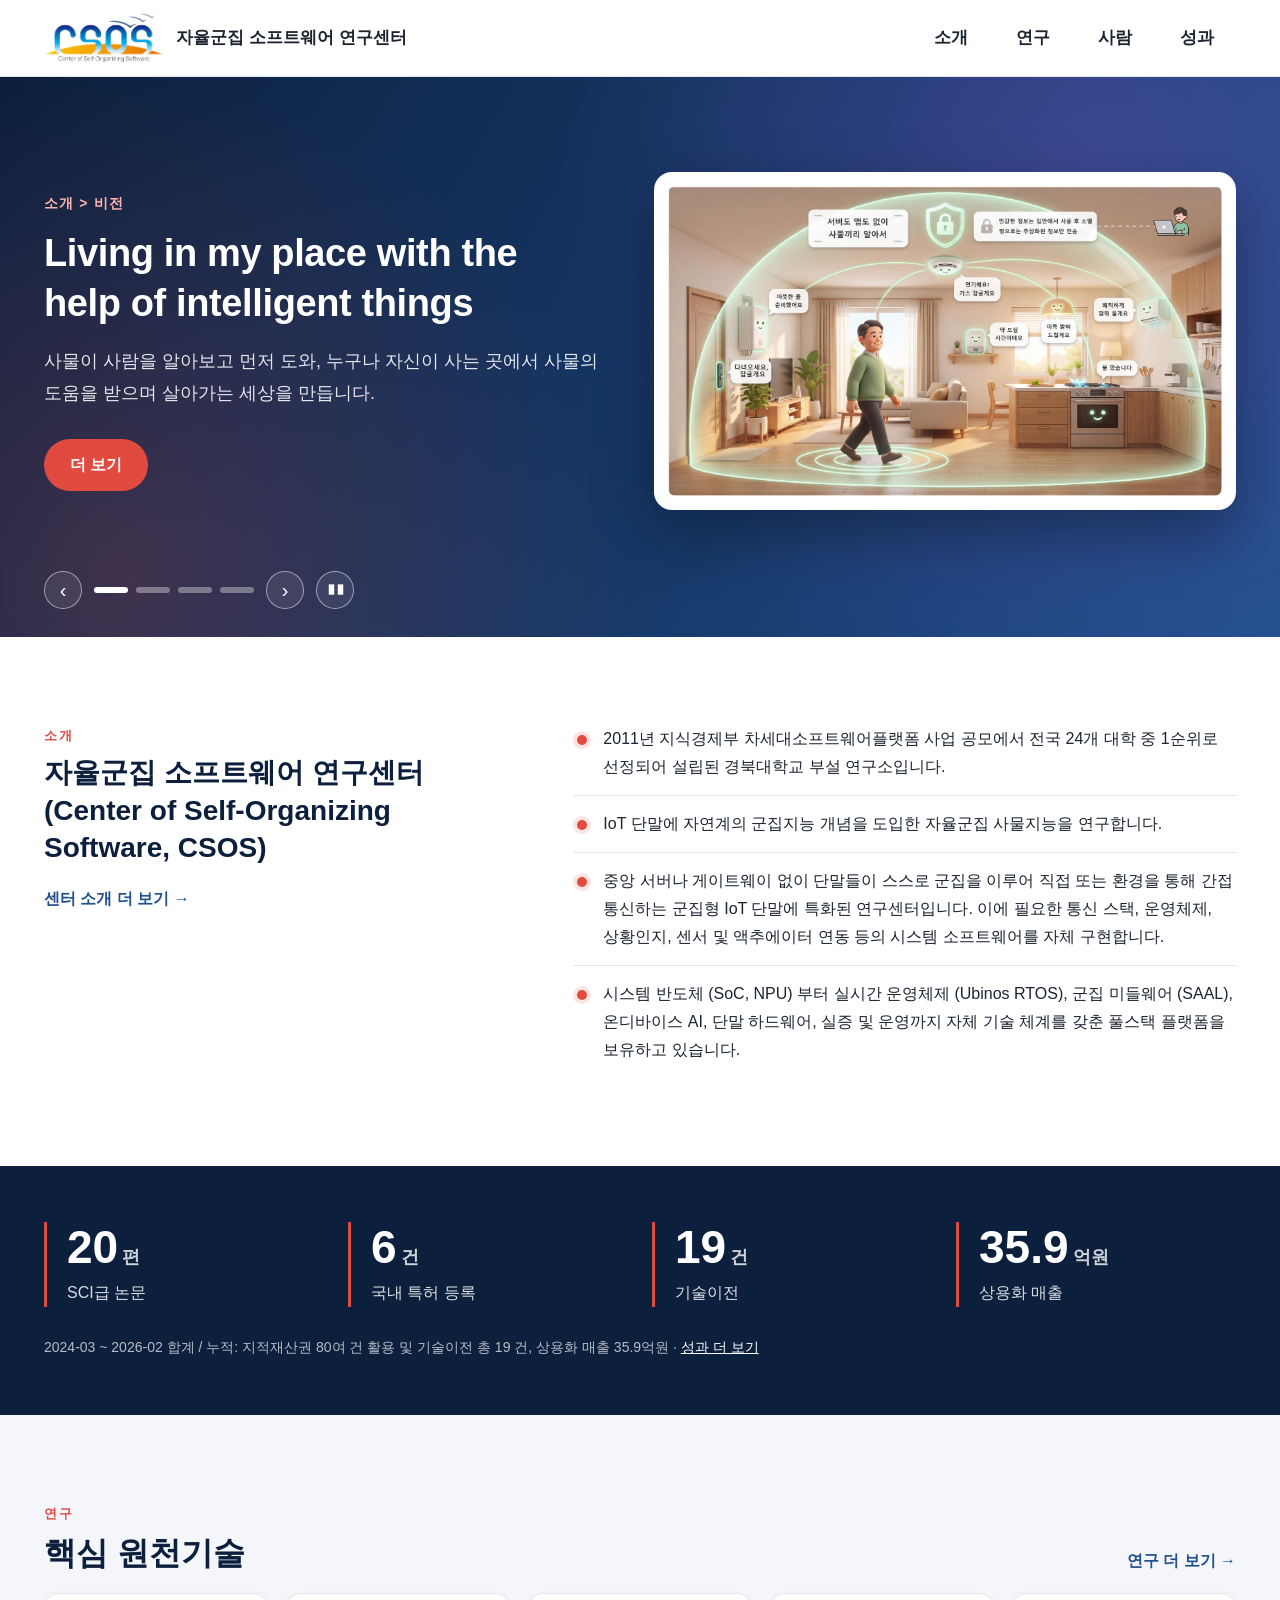
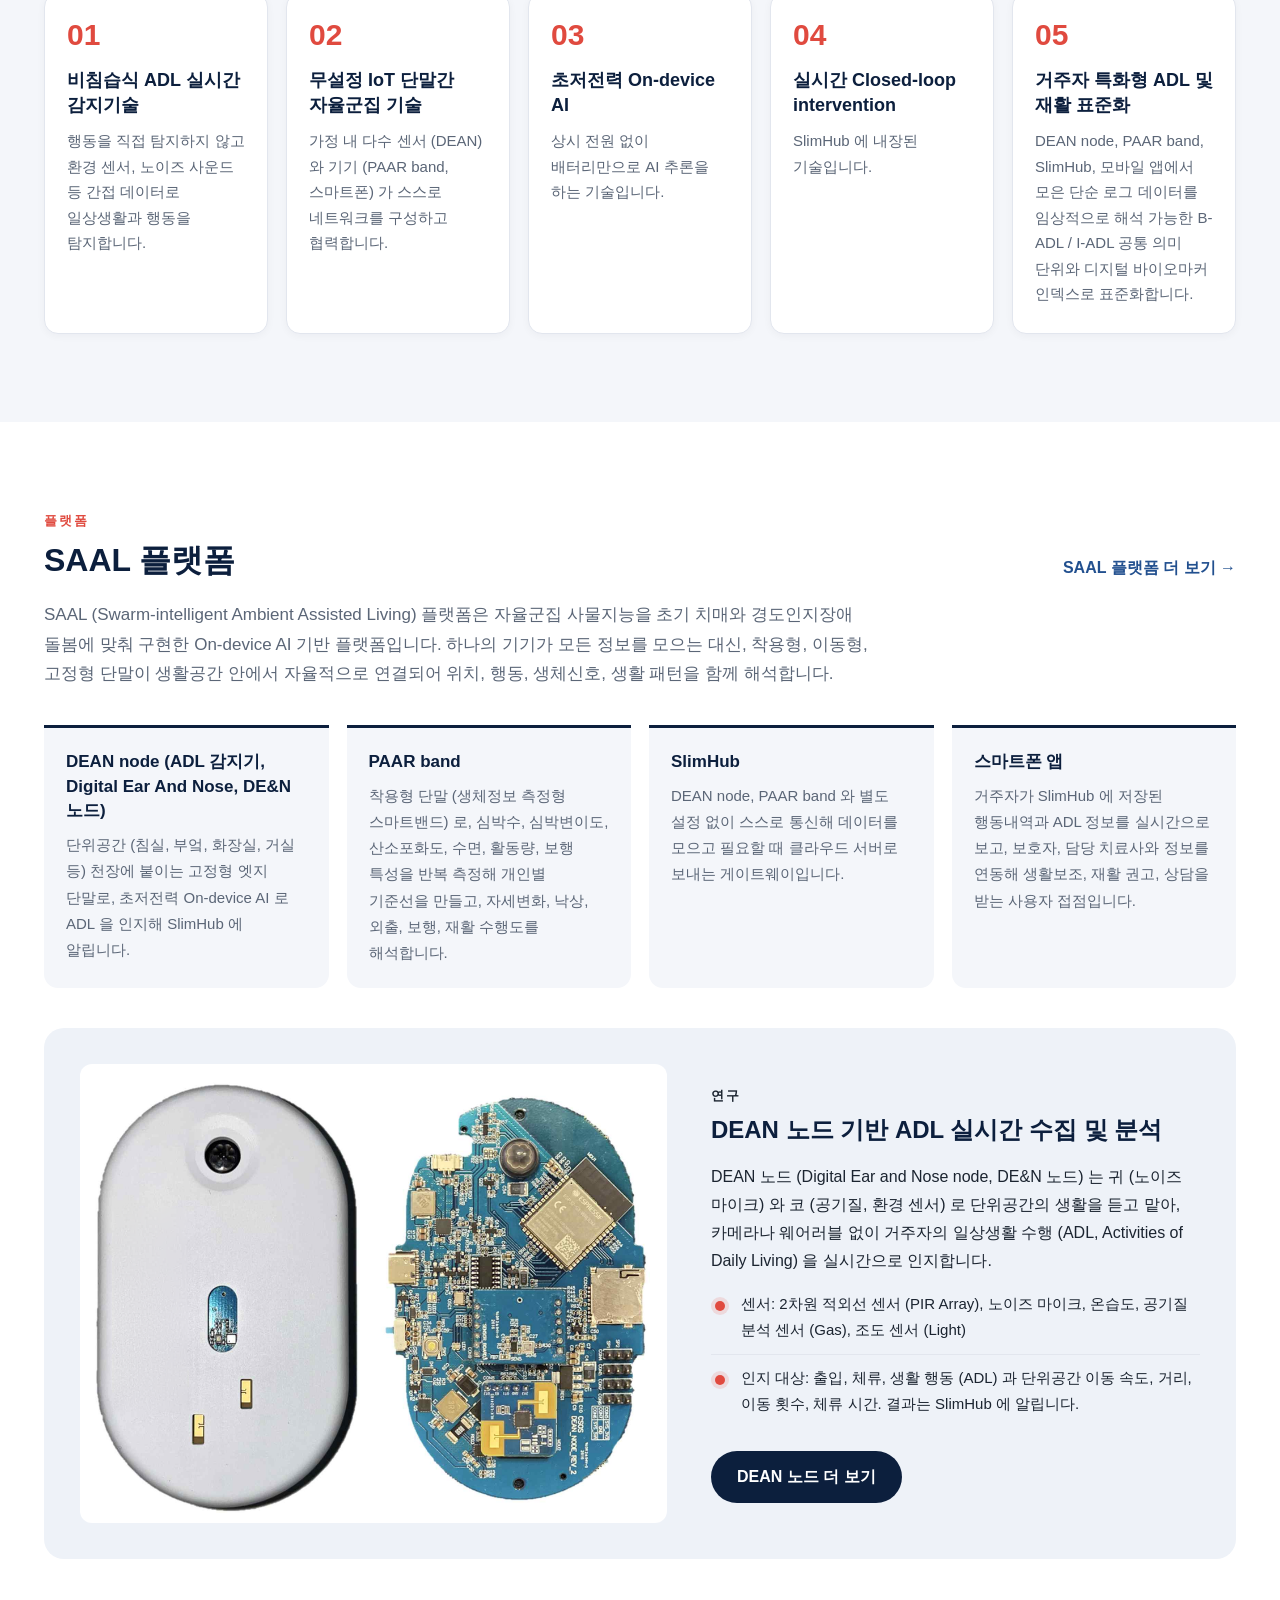
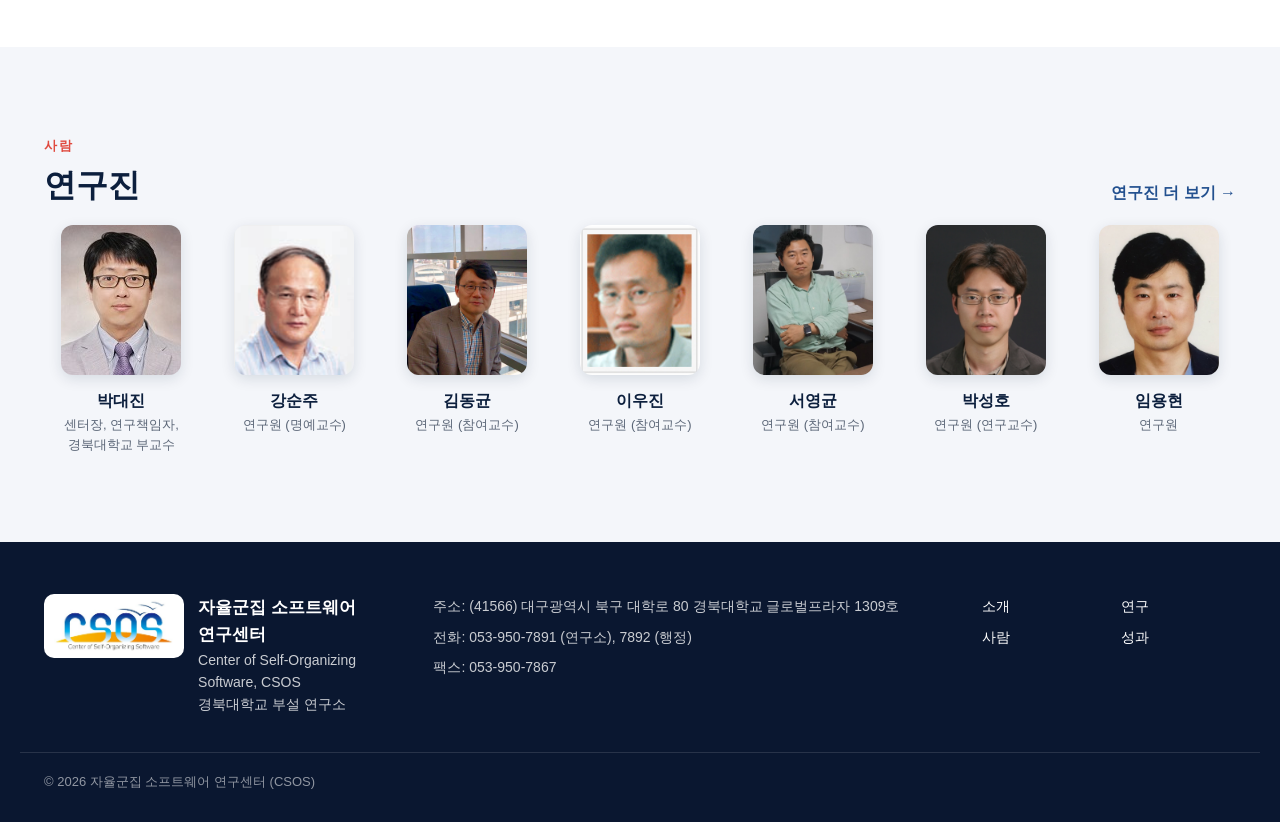
==== commit a94c13e8: "CSOS homepage: 핵심 원천기술 wording on home and research, figure 자체 개발 SAAL 단말 redrawn with the DEAN node" ====
--- a/index.html
+++ b/index.html
@@ -92,8 +92,7 @@
 </section>
 <section class="home-research" aria-labelledby="hr-t">
 <div class="wrap">
-  <div class="sec-head"><div><p class="eyebrow">연구</p><h2 id="hr-t">5대 핵심 원천기술</h2></div><a class="link-more" href="research.html#core-technologies">연구 더 보기</a></div>
-  <p class="sec-lead">센터가 오랫동안 개발해 온 기술 가운데 다음 다섯 가지가 핵심 원천기술이자 미래 원천기술 후보입니다.</p>
+  <div class="sec-head"><div><p class="eyebrow">연구</p><h2 id="hr-t">핵심 원천기술</h2></div><a class="link-more" href="research.html#core-technologies">연구 더 보기</a></div>
   <ul class="cards"><li class="card"><span class="card-no">01</span><h3>비침습식 ADL 실시간 감지기술</h3><p>행동을 직접 탐지하지 않고 환경 센서, 노이즈 사운드 등 간접 데이터로 일상생활과 행동을 탐지합니다.</p></li><li class="card"><span class="card-no">02</span><h3>무설정 IoT 단말간 자율군집 기술</h3><p>가정 내 다수 센서 (DEAN) 와 기기 (PAAR band, 스마트폰) 가 스스로 네트워크를 구성하고 협력합니다.</p></li><li class="card"><span class="card-no">03</span><h3>초저전력 On-device AI</h3><p>상시 전원 없이 배터리만으로 AI 추론을 하는 기술입니다.</p></li><li class="card"><span class="card-no">04</span><h3>실시간 Closed-loop intervention</h3><p>SlimHub 에 내장된 기술입니다.</p></li><li class="card"><span class="card-no">05</span><h3>거주자 특화형 ADL 및 재활 표준화</h3><p>DEAN node, PAAR band, SlimHub, 모바일 앱에서 모은 단순 로그 데이터를 임상적으로 해석 가능한 B-ADL / I-ADL 공통 의미 단위와 디지털 바이오마커 인덱스로 표준화합니다.</p></li></ul>
 </div>
 </section>
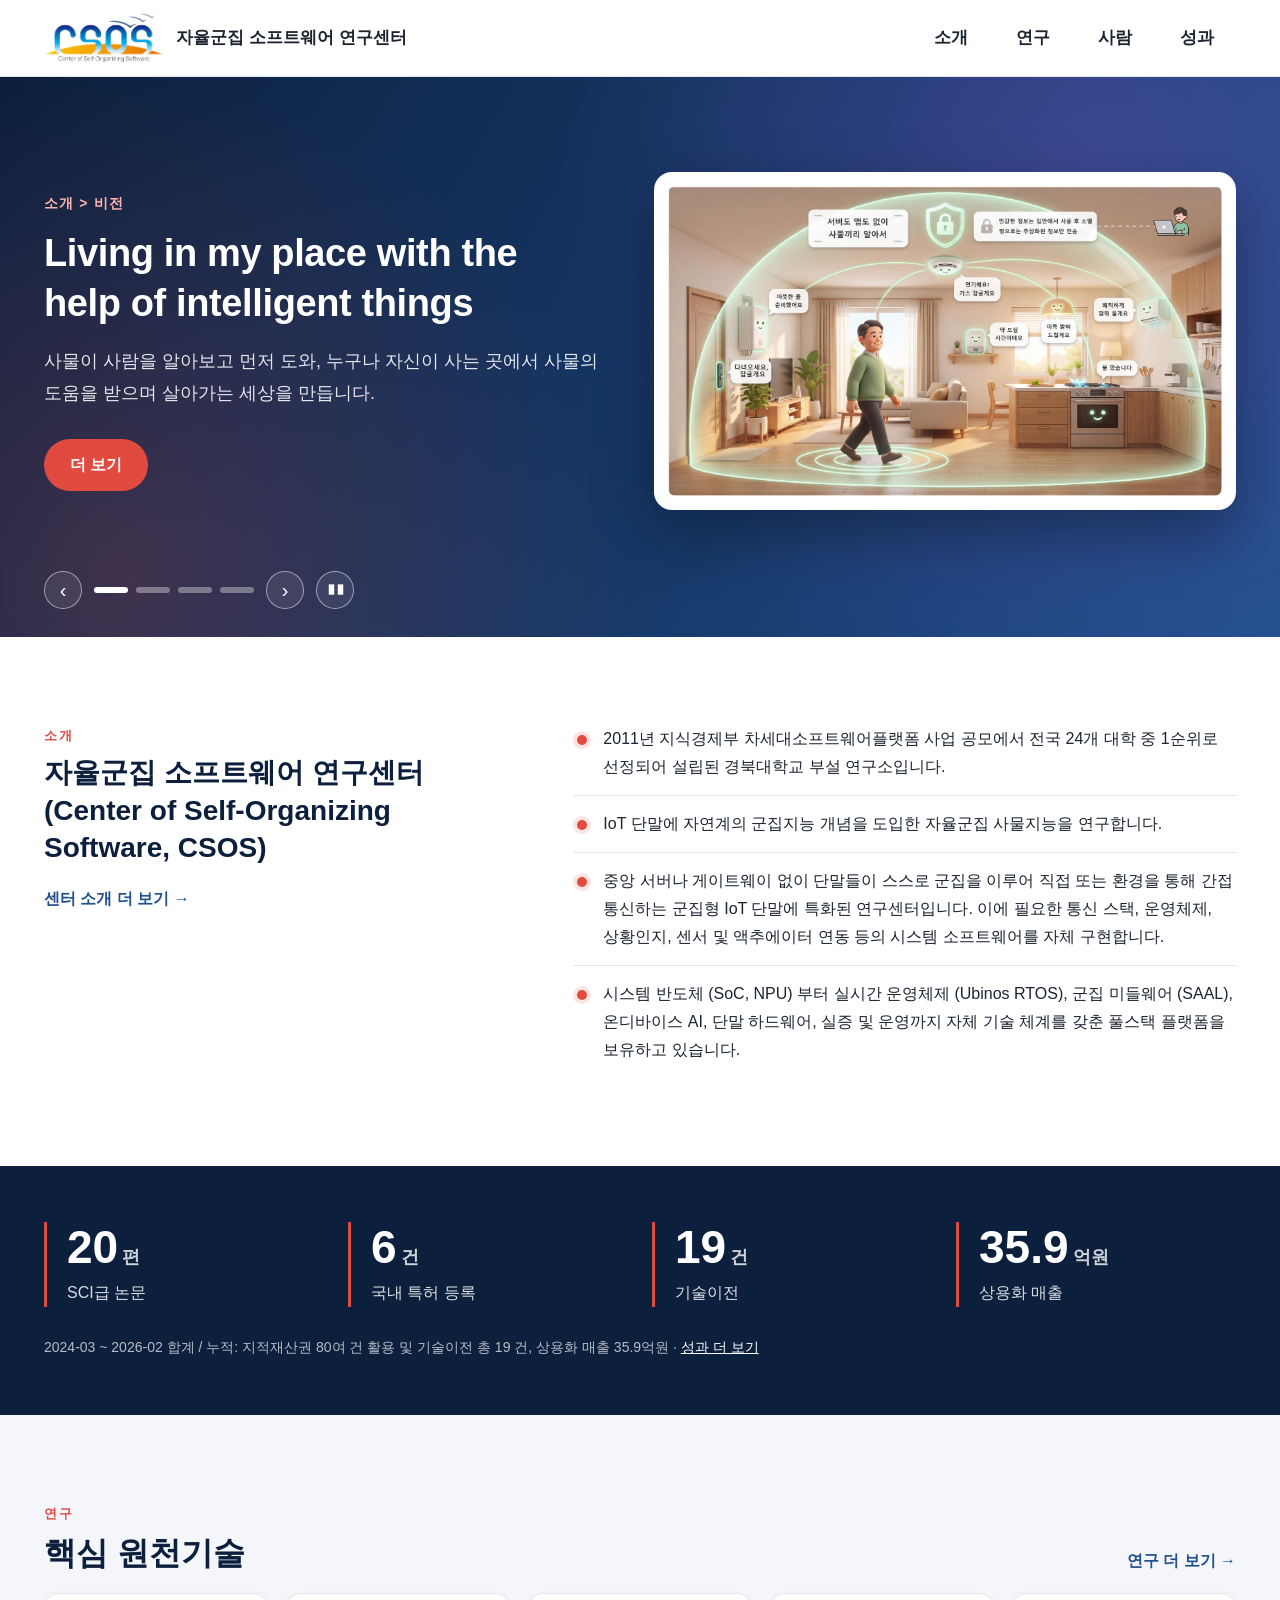
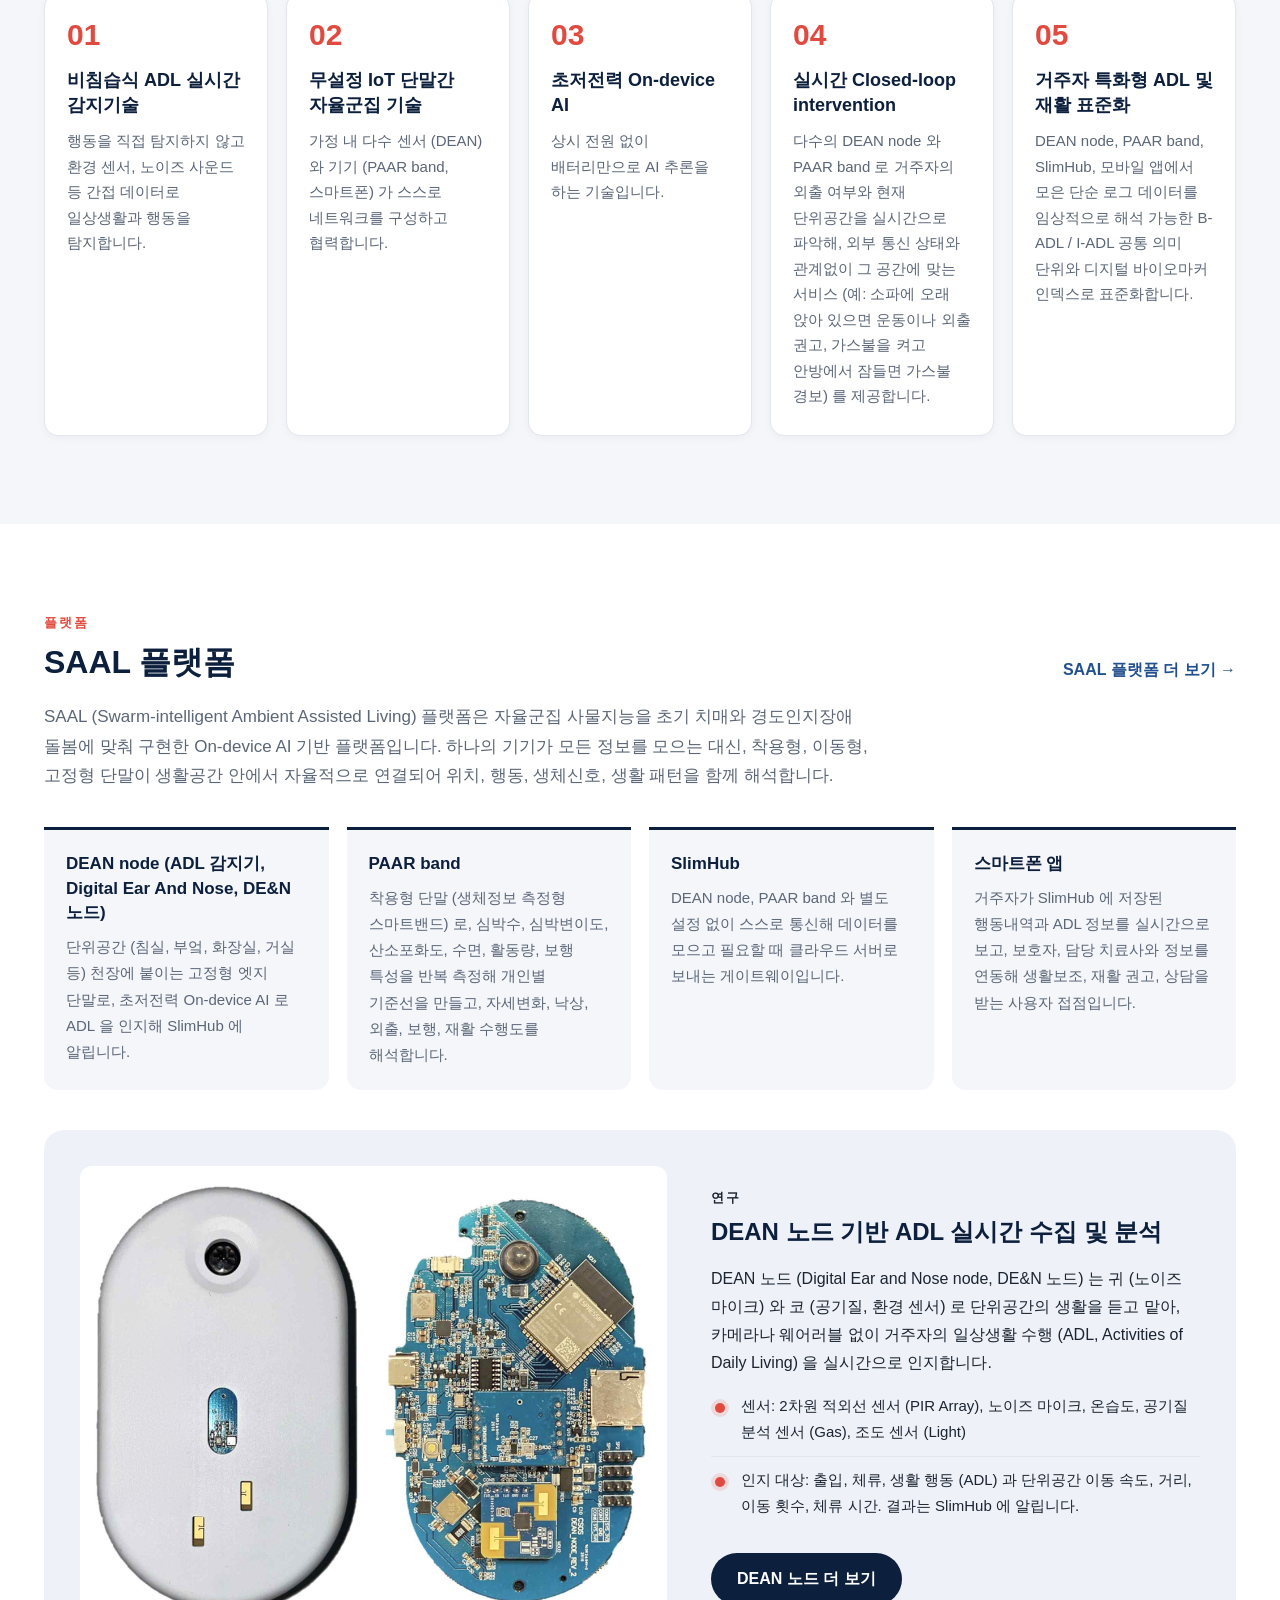
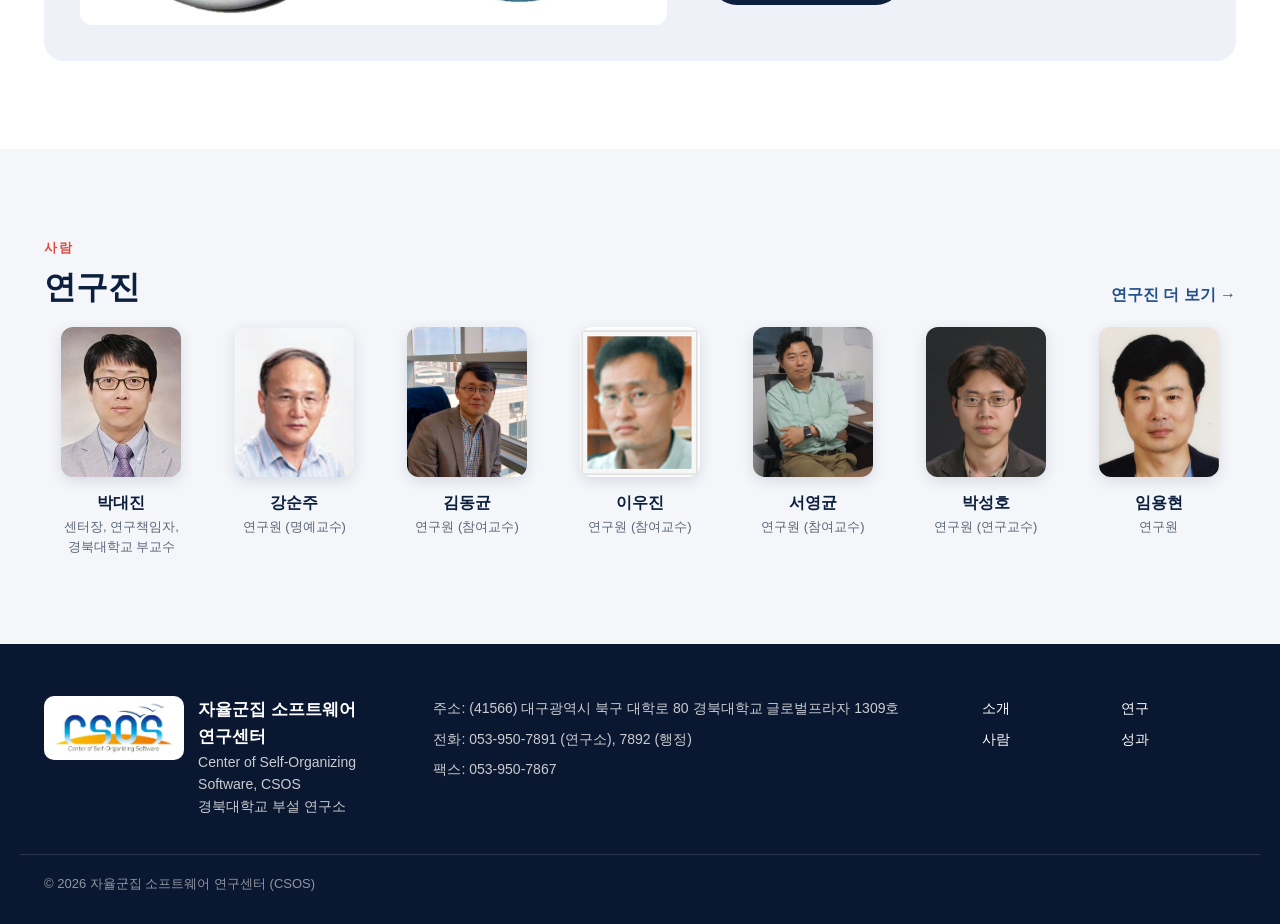
==== commit cfd6ab94: "CSOS homepage: DEAN node section edits, home layout figure redrawn in the card style (nemo_t003 wn 1" ====
--- a/index.html
+++ b/index.html
@@ -67,7 +67,7 @@
       <p class="slide-desc">DEAN 노드 (Digital Ear and Nose node, DE&amp;N 노드) 는 귀 (노이즈 마이크) 와 코 (공기질, 환경 센서) 로 단위공간의 생활을 듣고 맡아, 카메라나 웨어러블 없이 거주자의 일상생활 수행 (ADL, Activities of Daily Living) 을 실시간으로 인지합니다.</p>
       <a class="btn" href="research.html#dean-node">더 보기</a>
     </div>
-    <div class="slide-media"><img src="assets/images/fig_005101_01_dean_node_2026.png" alt="2026년 판 초저전력 경량 DEAN node 외형과 보드 (MCU: ESP32-S3)" width="1000" height="774" loading="lazy"></div>
+    <div class="slide-media"><img src="assets/images/fig_005101_01_dean_node_2026.png" alt="2026년 판 저전력 경량 DEAN node 외형과 보드 (MCU: ESP32-S3)" width="1000" height="774" loading="lazy"></div>
   </div>
 </div></div>
 <div class="wrap hero-controls">
@@ -93,7 +93,7 @@
 <section class="home-research" aria-labelledby="hr-t">
 <div class="wrap">
   <div class="sec-head"><div><p class="eyebrow">연구</p><h2 id="hr-t">핵심 원천기술</h2></div><a class="link-more" href="research.html#core-technologies">연구 더 보기</a></div>
-  <ul class="cards"><li class="card"><span class="card-no">01</span><h3>비침습식 ADL 실시간 감지기술</h3><p>행동을 직접 탐지하지 않고 환경 센서, 노이즈 사운드 등 간접 데이터로 일상생활과 행동을 탐지합니다.</p></li><li class="card"><span class="card-no">02</span><h3>무설정 IoT 단말간 자율군집 기술</h3><p>가정 내 다수 센서 (DEAN) 와 기기 (PAAR band, 스마트폰) 가 스스로 네트워크를 구성하고 협력합니다.</p></li><li class="card"><span class="card-no">03</span><h3>초저전력 On-device AI</h3><p>상시 전원 없이 배터리만으로 AI 추론을 하는 기술입니다.</p></li><li class="card"><span class="card-no">04</span><h3>실시간 Closed-loop intervention</h3><p>SlimHub 에 내장된 기술입니다.</p></li><li class="card"><span class="card-no">05</span><h3>거주자 특화형 ADL 및 재활 표준화</h3><p>DEAN node, PAAR band, SlimHub, 모바일 앱에서 모은 단순 로그 데이터를 임상적으로 해석 가능한 B-ADL / I-ADL 공통 의미 단위와 디지털 바이오마커 인덱스로 표준화합니다.</p></li></ul>
+  <ul class="cards"><li class="card"><span class="card-no">01</span><h3>비침습식 ADL 실시간 감지기술</h3><p>행동을 직접 탐지하지 않고 환경 센서, 노이즈 사운드 등 간접 데이터로 일상생활과 행동을 탐지합니다.</p></li><li class="card"><span class="card-no">02</span><h3>무설정 IoT 단말간 자율군집 기술</h3><p>가정 내 다수 센서 (DEAN) 와 기기 (PAAR band, 스마트폰) 가 스스로 네트워크를 구성하고 협력합니다.</p></li><li class="card"><span class="card-no">03</span><h3>초저전력 On-device AI</h3><p>상시 전원 없이 배터리만으로 AI 추론을 하는 기술입니다.</p></li><li class="card"><span class="card-no">04</span><h3>실시간 Closed-loop intervention</h3><p>다수의 DEAN node 와 PAAR band 로 거주자의 외출 여부와 현재 단위공간을 실시간으로 파악해, 외부 통신 상태와 관계없이 그 공간에 맞는 서비스 (예: 소파에 오래 앉아 있으면 운동이나 외출 권고, 가스불을 켜고 안방에서 잠들면 가스불 경보) 를 제공합니다.</p></li><li class="card"><span class="card-no">05</span><h3>거주자 특화형 ADL 및 재활 표준화</h3><p>DEAN node, PAAR band, SlimHub, 모바일 앱에서 모은 단순 로그 데이터를 임상적으로 해석 가능한 B-ADL / I-ADL 공통 의미 단위와 디지털 바이오마커 인덱스로 표준화합니다.</p></li></ul>
 </div>
 </section>
 <section class="home-platform" aria-labelledby="hp-t">
@@ -102,7 +102,7 @@
   <p class="sec-lead">SAAL (Swarm-intelligent Ambient Assisted Living) 플랫폼은 자율군집 사물지능을 초기 치매와 경도인지장애 돌봄에 맞춰 구현한 On-device AI 기반 플랫폼입니다. 하나의 기기가 모든 정보를 모으는 대신, 착용형, 이동형, 고정형 단말이 생활공간 안에서 자율적으로 연결되어 위치, 행동, 생체신호, 생활 패턴을 함께 해석합니다.</p>
   <ul class="units"><li><h3>DEAN node (ADL 감지기, Digital Ear And Nose, DE&amp;N 노드)</h3><p>단위공간 (침실, 부엌, 화장실, 거실 등) 천장에 붙이는 고정형 엣지 단말로, 초저전력 On-device AI 로 ADL 을 인지해 SlimHub 에 알립니다.</p></li><li><h3>PAAR band</h3><p>착용형 단말 (생체정보 측정형 스마트밴드) 로, 심박수, 심박변이도, 산소포화도, 수면, 활동량, 보행 특성을 반복 측정해 개인별 기준선을 만들고, 자세변화, 낙상, 외출, 보행, 재활 수행도를 해석합니다.</p></li><li><h3>SlimHub</h3><p>DEAN node, PAAR band 와 별도 설정 없이 스스로 통신해 데이터를 모으고 필요할 때 클라우드 서버로 보내는 게이트웨이입니다.</p></li><li><h3>스마트폰 앱</h3><p>거주자가 SlimHub 에 저장된 행동내역과 ADL 정보를 실시간으로 보고, 보호자, 담당 치료사와 정보를 연동해 생활보조, 재활 권고, 상담을 받는 사용자 접점입니다.</p></li></ul>
   <div class="feature">
-    <figure class="feature-media"><img src="assets/images/fig_005101_01_dean_node_2026.png" alt="2026년 판 초저전력 경량 DEAN node 외형과 보드 (MCU: ESP32-S3)" width="1000" height="774" loading="lazy"></figure>
+    <figure class="feature-media"><img src="assets/images/fig_005101_01_dean_node_2026.png" alt="2026년 판 저전력 경량 DEAN node 외형과 보드 (MCU: ESP32-S3)" width="1000" height="774" loading="lazy"></figure>
     <div class="feature-text">
       <p class="eyebrow">연구</p>
       <h3>DEAN 노드 기반 ADL 실시간 수집 및 분석</h3>
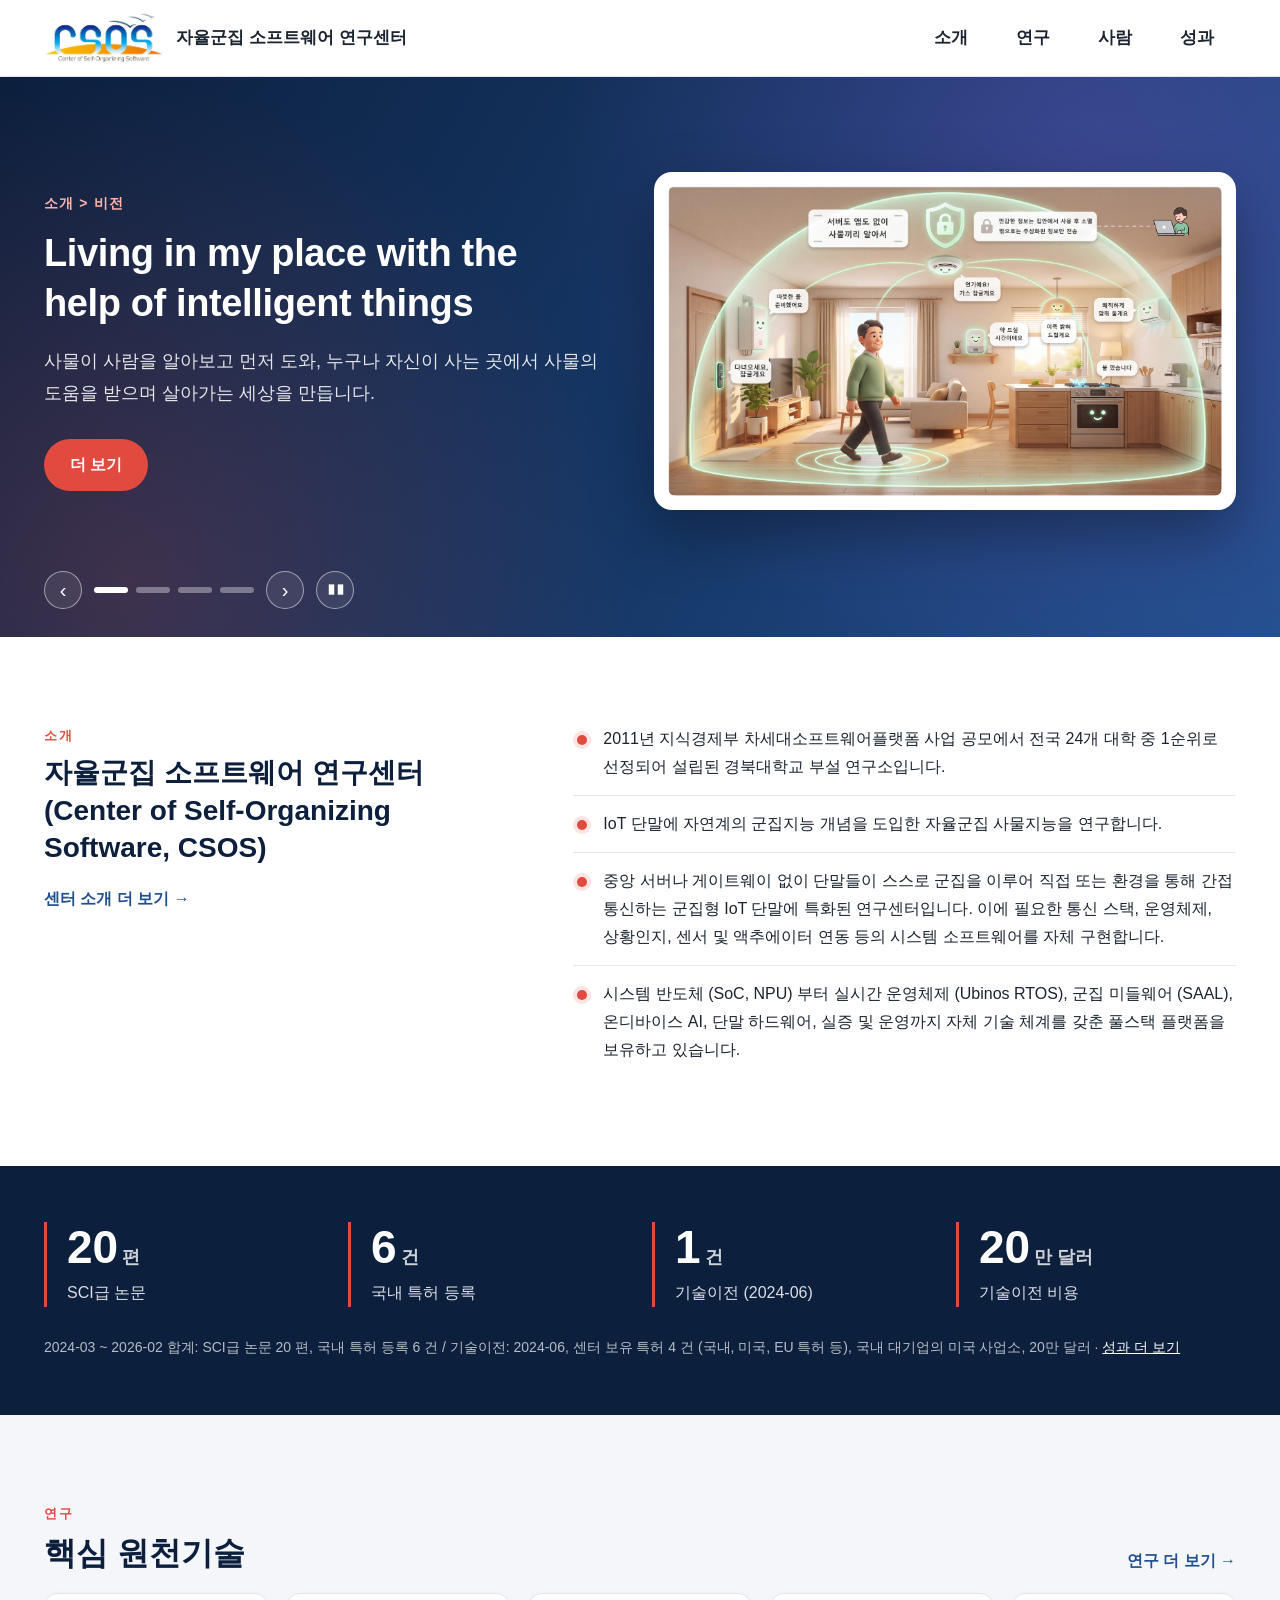
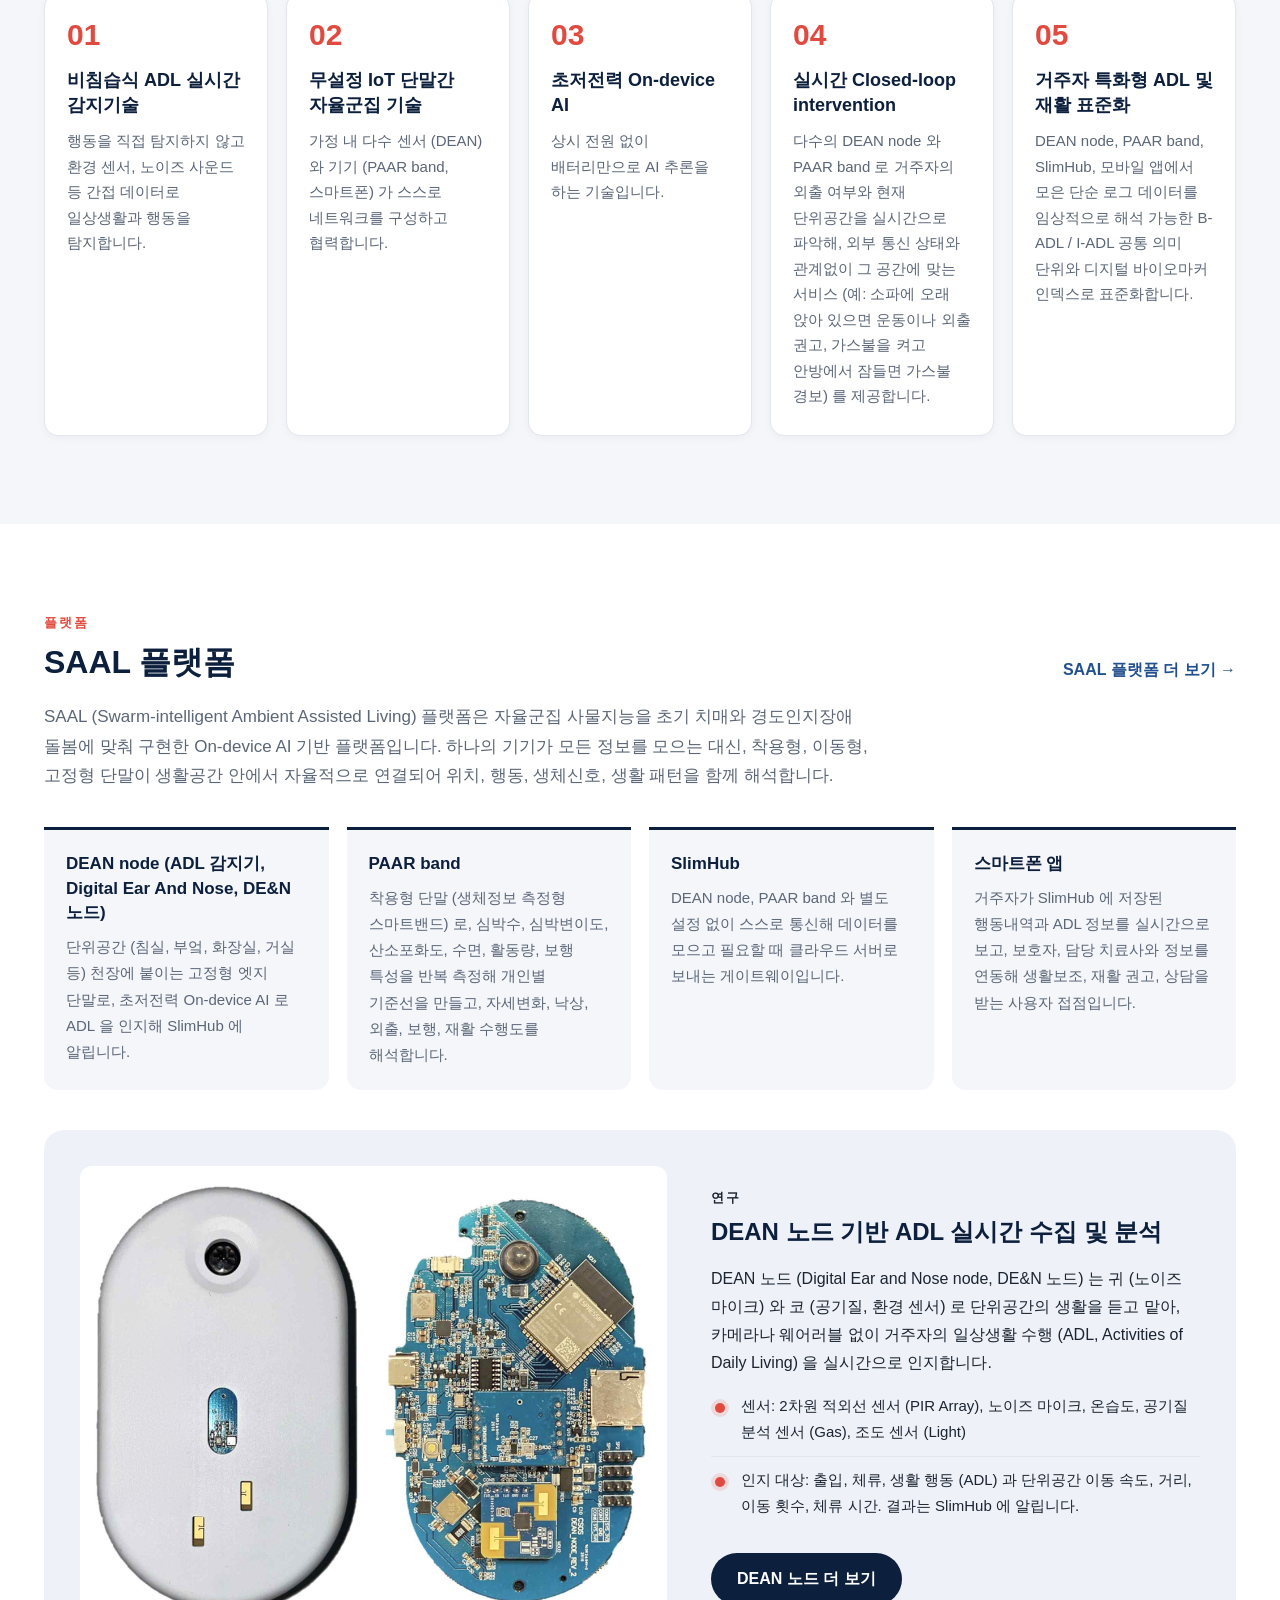
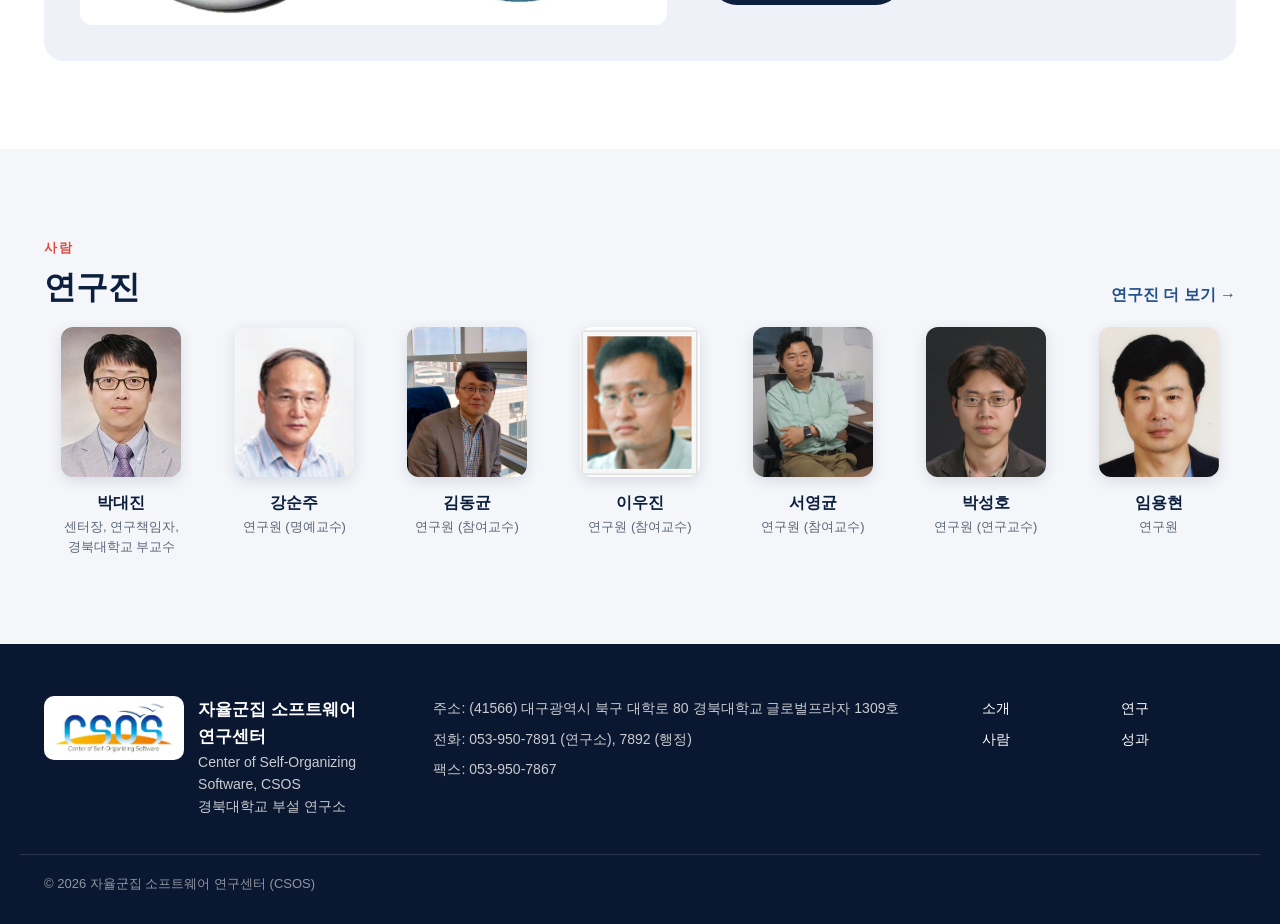
==== commit 1a43b24d: "CSOS homepage: achievements rewritten from the annual reports; home stats without cumulative-since-f" ====
--- a/index.html
+++ b/index.html
@@ -20,7 +20,7 @@
       <span class="bar" aria-hidden="true"></span><span class="bar" aria-hidden="true"></span><span class="bar" aria-hidden="true"></span>
       <span class="sr">메뉴 열기</span>
     </button>
-    <nav id="site-nav" class="site-nav" aria-label="주 메뉴"><ul class="nav-list"><li class="nav-item"><a class="nav-top" href="about.html">소개</a><ul class="dropdown"><li><a href="about.html#intro">센터 소개</a></li><li><a href="about.html#greeting">인사말</a></li><li><a href="about.html#vision-goals">비전과 목표</a></li><li><a href="about.html#history">연혁</a></li><li><a href="about.html#contact">위치 및 연락처</a></li></ul></li><li class="nav-item"><a class="nav-top" href="research.html">연구</a><ul class="dropdown"><li><a href="research.html#swarm-thing-intelligence">자율군집 사물지능</a></li><li><a href="research.html#research-content">연구 내용</a></li><li><a href="research.html#dean-node">DEAN 노드 기반 ADL 실시간 수집 및 분석</a></li></ul></li><li class="nav-item"><a class="nav-top" href="people.html">사람</a><ul class="dropdown"><li><a href="people.html#director">센터장</a></li><li><a href="people.html#members">연구원</a></li></ul></li><li class="nav-item"><a class="nav-top" href="achievements.html">성과</a><ul class="dropdown"><li><a href="achievements.html#period-results">기간별 정량 성과</a></li><li><a href="achievements.html#cumulative-results">누적 성과</a></li><li><a href="achievements.html#papers">논문</a></li><li><a href="achievements.html#patents">특허</a></li><li><a href="achievements.html#tech-transfer">기술이전과 상용화</a></li><li><a href="achievements.html#awards">수상</a></li><li><a href="achievements.html#education">교육과 인력양성</a></li></ul></li></ul></nav>
+    <nav id="site-nav" class="site-nav" aria-label="주 메뉴"><ul class="nav-list"><li class="nav-item"><a class="nav-top" href="about.html">소개</a><ul class="dropdown"><li><a href="about.html#intro">센터 소개</a></li><li><a href="about.html#greeting">인사말</a></li><li><a href="about.html#vision-goals">비전과 목표</a></li><li><a href="about.html#history">연혁</a></li><li><a href="about.html#contact">위치 및 연락처</a></li></ul></li><li class="nav-item"><a class="nav-top" href="research.html">연구</a><ul class="dropdown"><li><a href="research.html#swarm-thing-intelligence">자율군집 사물지능</a></li><li><a href="research.html#research-content">연구 내용</a></li><li><a href="research.html#dean-node">DEAN 노드 기반 ADL 실시간 수집 및 분석</a></li></ul></li><li class="nav-item"><a class="nav-top" href="people.html">사람</a><ul class="dropdown"><li><a href="people.html#director">센터장</a></li><li><a href="people.html#members">연구원</a></li></ul></li><li class="nav-item"><a class="nav-top" href="achievements.html">성과</a><ul class="dropdown"><li><a href="achievements.html#period-results">기간별 정량 성과</a></li><li><a href="achievements.html#cumulative-results">누적 성과</a></li><li><a href="achievements.html#papers">논문</a></li><li><a href="achievements.html#patents">특허</a></li><li><a href="achievements.html#awards">수상</a></li></ul></li></ul></nav>
   </div>
 </header>
 <main id="main" class="home" tabindex="-1">
@@ -86,8 +86,8 @@
 <section class="stats" aria-labelledby="st-t">
 <div class="wrap">
   <h2 id="st-t" class="sr">주요 성과 수치</h2>
-  <ul class="stat-list"><li><span class="num">20<small>편</small></span><span class="lab">SCI급 논문</span></li><li><span class="num">6<small>건</small></span><span class="lab">국내 특허 등록</span></li><li><span class="num">19<small>건</small></span><span class="lab">기술이전</span></li><li><span class="num">35.9<small>억원</small></span><span class="lab">상용화 매출</span></li></ul>
-  <p class="stat-note">2024-03 ~ 2026-02 합계 / 누적: 지적재산권 80여 건 활용 및 기술이전 총 19 건, 상용화 매출 35.9억원 · <a href="achievements.html#cumulative-results">성과 더 보기</a></p>
+  <ul class="stat-list"><li><span class="num">20<small>편</small></span><span class="lab">SCI급 논문</span></li><li><span class="num">6<small>건</small></span><span class="lab">국내 특허 등록</span></li><li><span class="num">1<small>건</small></span><span class="lab">기술이전 (2024-06)</span></li><li><span class="num">20<small>만 달러</small></span><span class="lab">기술이전 비용</span></li></ul>
+  <p class="stat-note">2024-03 ~ 2026-02 합계: SCI급 논문 20 편, 국내 특허 등록 6 건 / 기술이전: 2024-06, 센터 보유 특허 4 건 (국내, 미국, EU 특허 등), 국내 대기업의 미국 사업소, 20만 달러 · <a href="achievements.html#cumulative-results">성과 더 보기</a></p>
 </div>
 </section>
 <section class="home-research" aria-labelledby="hr-t">
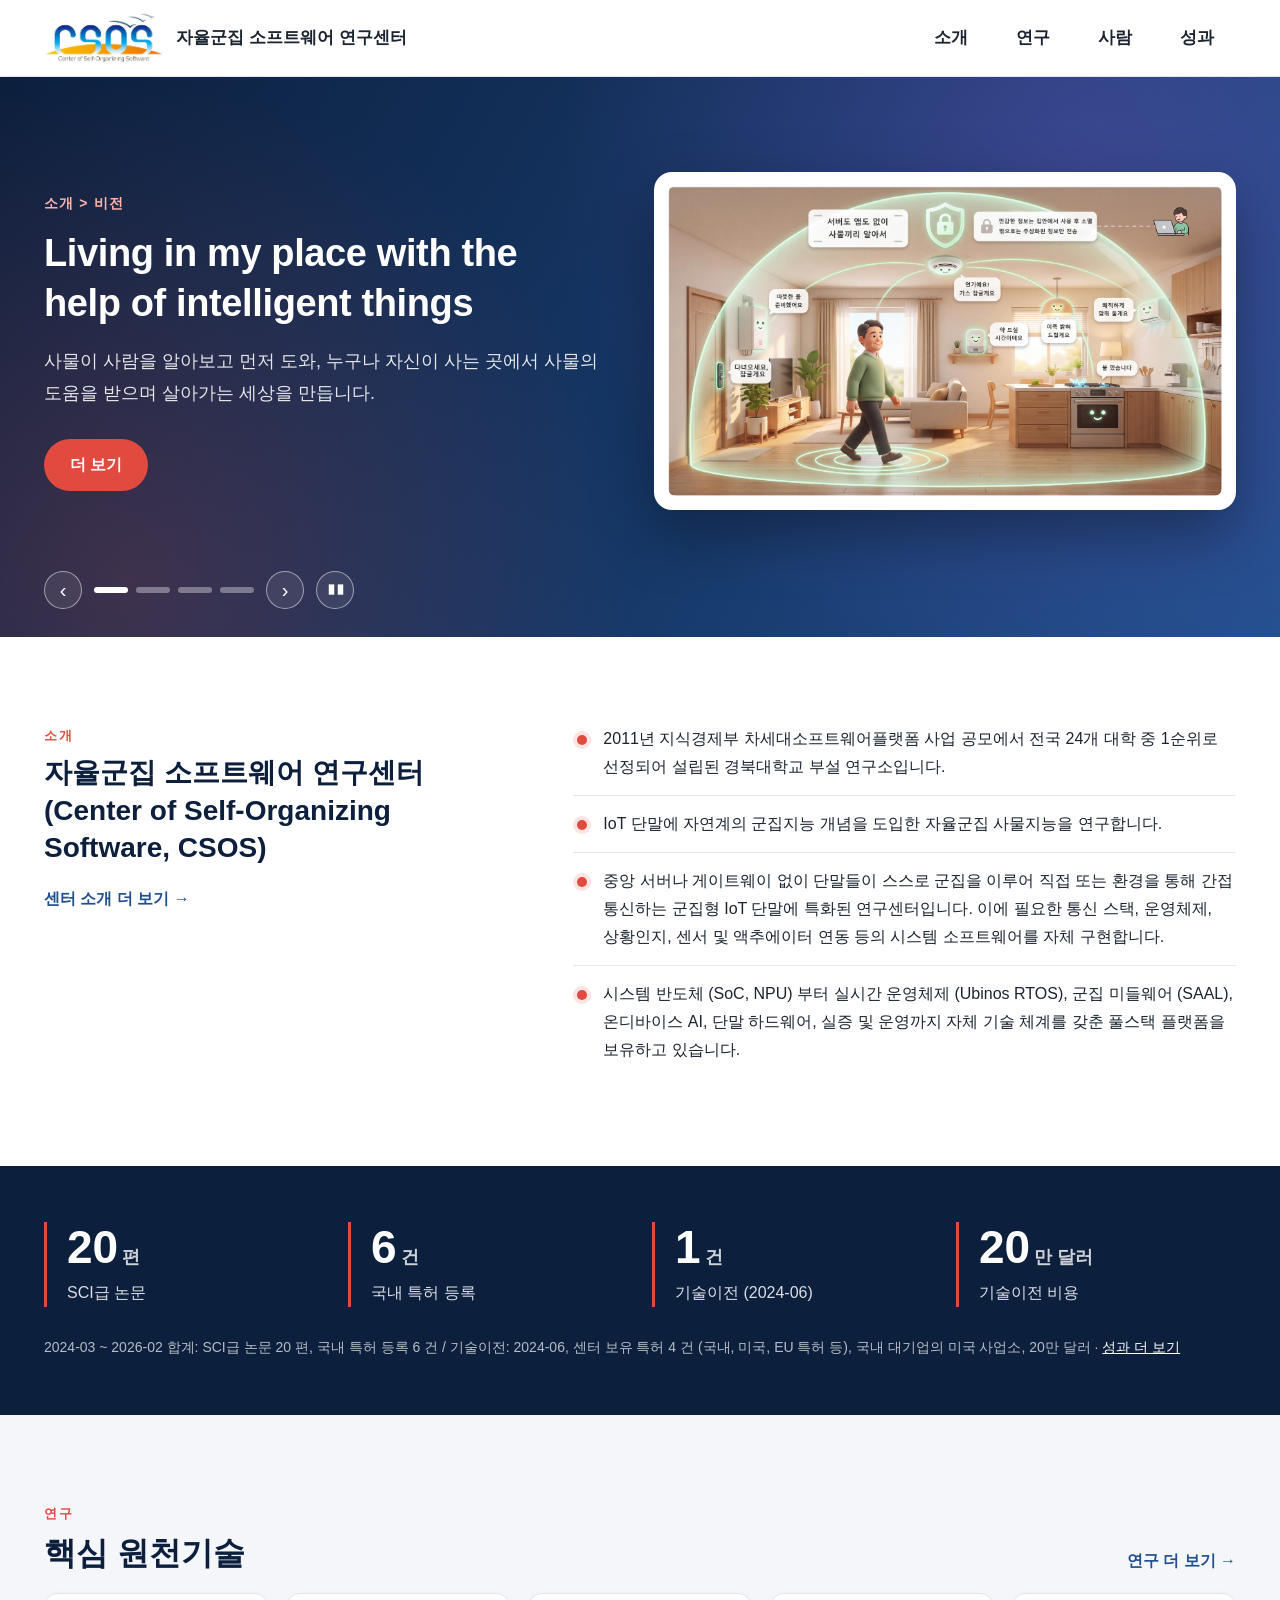
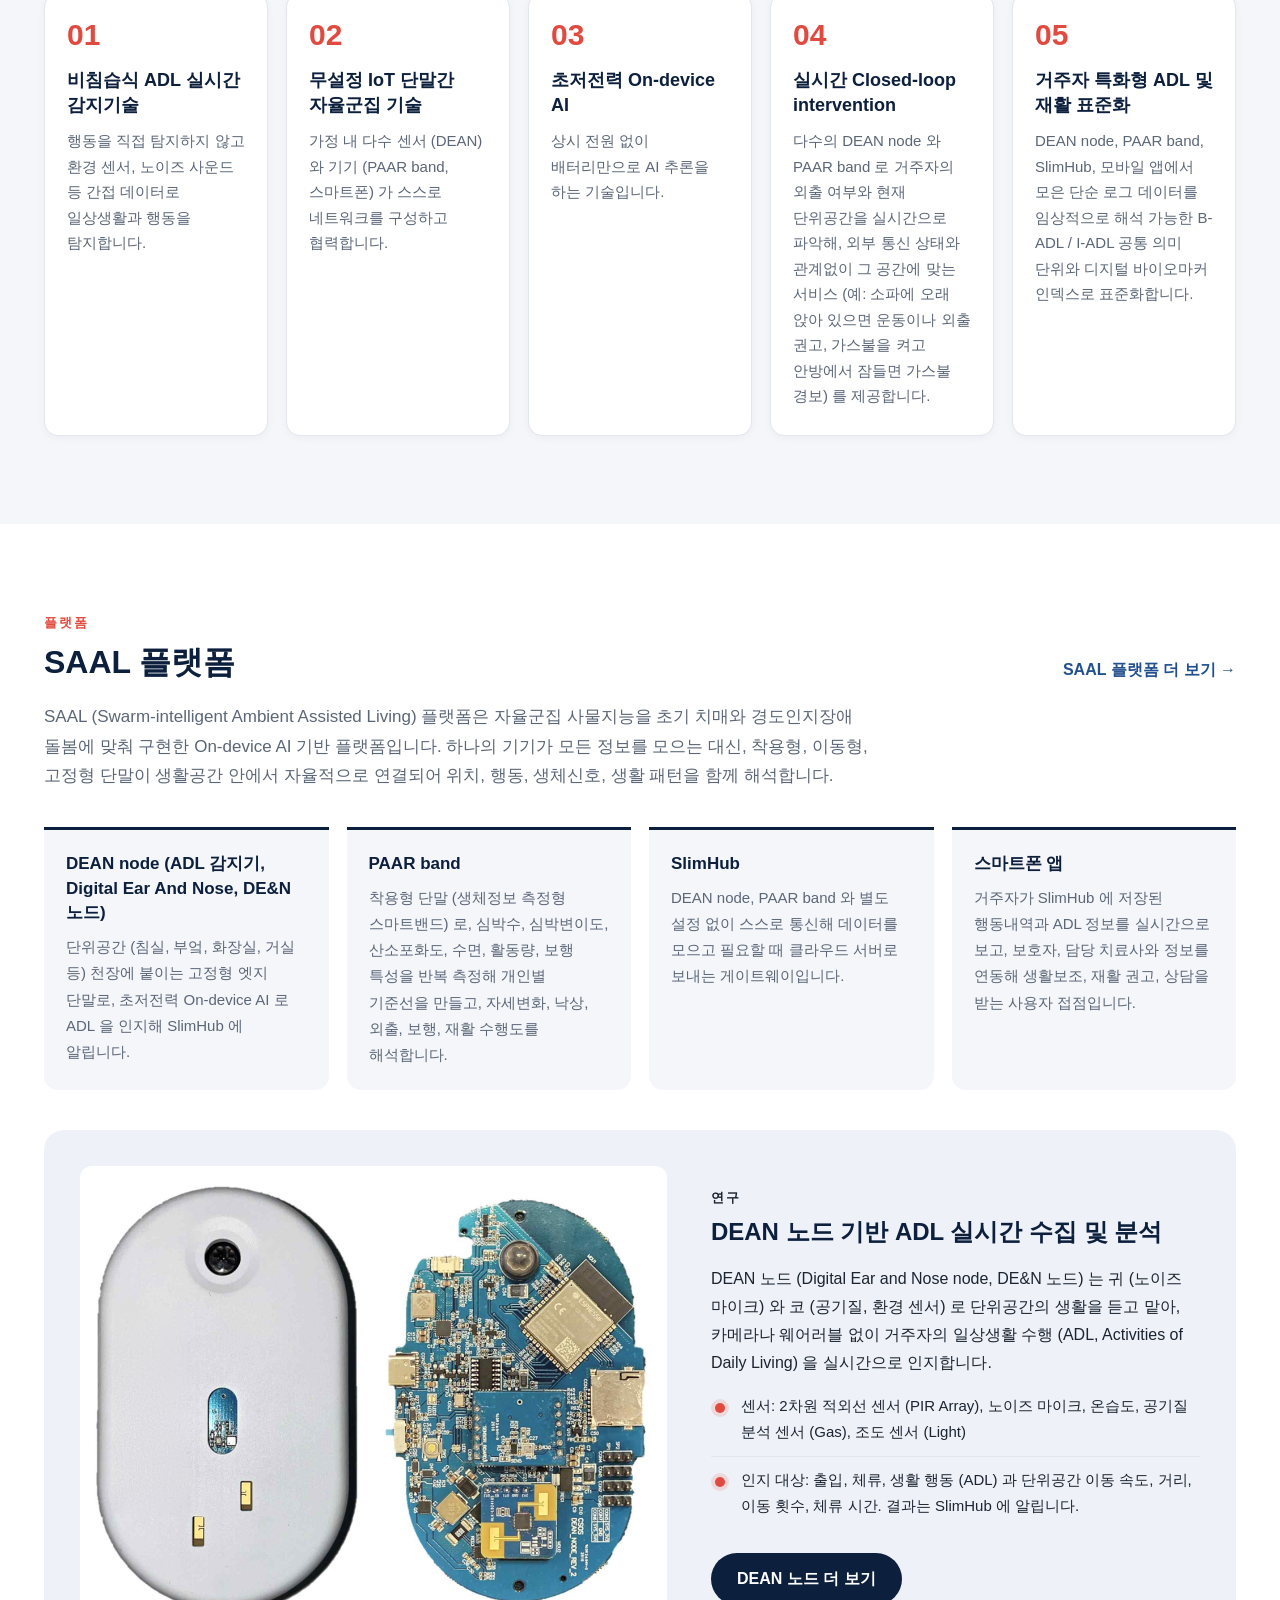
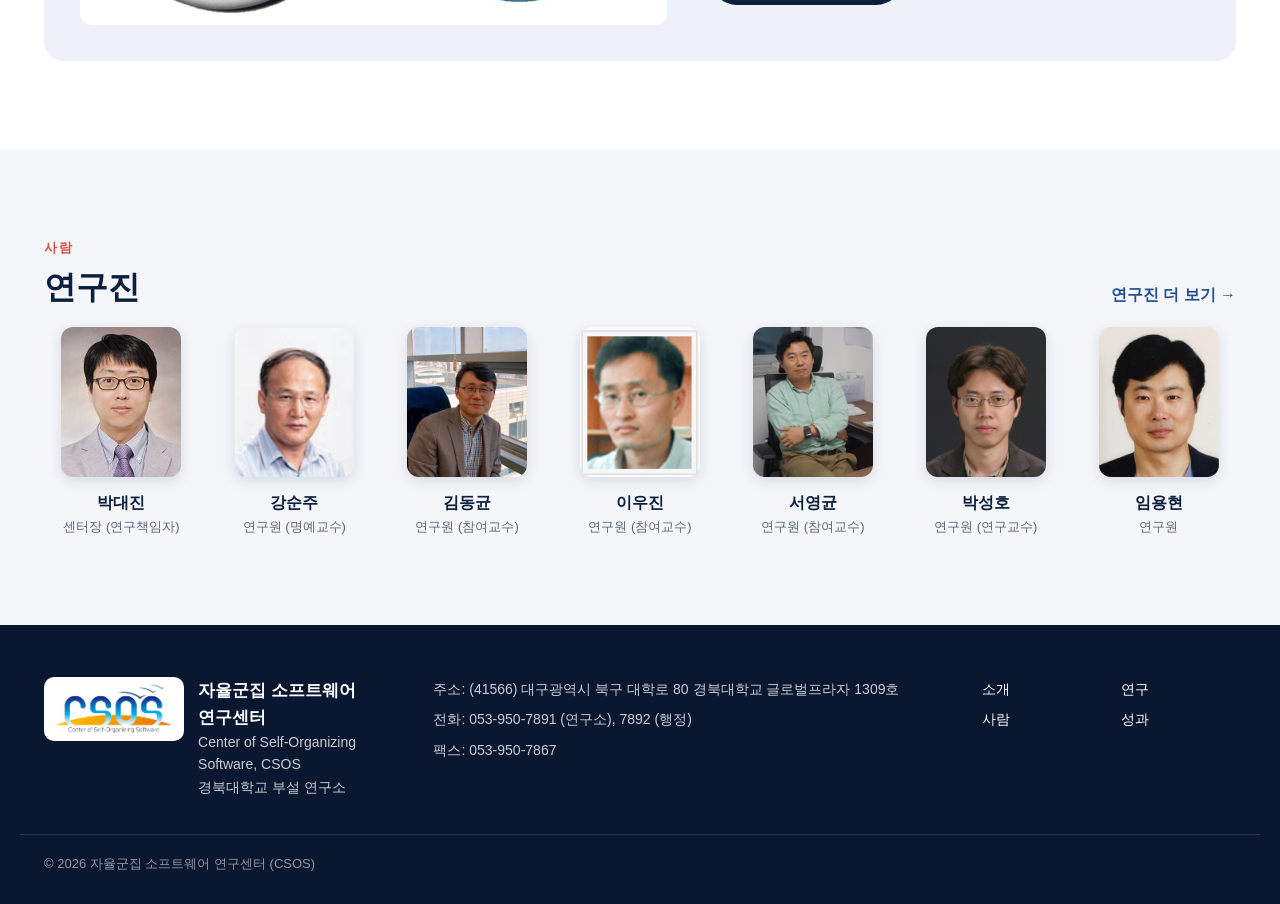
==== commit cb5eac78: "CSOS homepage: achievements without rates and courses row; director role 센터장 (연구책임자) (nemo_t003 wn 1" ====
--- a/index.html
+++ b/index.html
@@ -116,7 +116,7 @@
 <section class="home-people" aria-labelledby="hpe-t">
 <div class="wrap">
   <div class="sec-head"><div><p class="eyebrow">사람</p><h2 id="hpe-t">연구진</h2></div><a class="link-more" href="people.html">연구진 더 보기</a></div>
-  <ul class="people-strip"><li><a href="people.html#director"><img src="assets/images/fig_005101_01_photo_park_daejin.jpg" alt="박대진" width="120" height="150" loading="lazy"><span class="pname">박대진</span><span class="prole">센터장, 연구책임자, 경북대학교 부교수</span></a></li><li><a href="people.html#members"><img src="assets/images/fig_005101_01_photo_kang_soonju.png" alt="강순주" width="155" height="197" loading="lazy"><span class="pname">강순주</span><span class="prole">연구원 (명예교수)</span></a></li><li><a href="people.html#members"><img src="assets/images/fig_005101_01_photo_kim_dongkyun.jpg" alt="김동균" width="300" height="400" loading="lazy"><span class="pname">김동균</span><span class="prole">연구원 (참여교수)</span></a></li><li><a href="people.html#members"><img src="assets/images/fig_005101_01_photo_lee_woojin.jpg" alt="이우진" width="107" height="130" loading="lazy"><span class="pname">이우진</span><span class="prole">연구원 (참여교수)</span></a></li><li><a href="people.html#members"><img src="assets/images/fig_005101_01_photo_suh_youngkyun.jpg" alt="서영균" width="600" height="751" loading="lazy"><span class="pname">서영균</span><span class="prole">연구원 (참여교수)</span></a></li><li><a href="people.html#members"><img src="assets/images/fig_005101_01_photo_park_sungho.png" alt="박성호" width="600" height="736" loading="lazy"><span class="pname">박성호</span><span class="prole">연구원 (연구교수)</span></a></li><li><a href="people.html#members"><img src="assets/images/fig_005101_01_photo_lim_yonghyun.jpg" alt="임용현" width="600" height="797" loading="lazy"><span class="pname">임용현</span><span class="prole">연구원</span></a></li></ul>
+  <ul class="people-strip"><li><a href="people.html#director"><img src="assets/images/fig_005101_01_photo_park_daejin.jpg" alt="박대진" width="120" height="150" loading="lazy"><span class="pname">박대진</span><span class="prole">센터장 (연구책임자)</span></a></li><li><a href="people.html#members"><img src="assets/images/fig_005101_01_photo_kang_soonju.png" alt="강순주" width="155" height="197" loading="lazy"><span class="pname">강순주</span><span class="prole">연구원 (명예교수)</span></a></li><li><a href="people.html#members"><img src="assets/images/fig_005101_01_photo_kim_dongkyun.jpg" alt="김동균" width="300" height="400" loading="lazy"><span class="pname">김동균</span><span class="prole">연구원 (참여교수)</span></a></li><li><a href="people.html#members"><img src="assets/images/fig_005101_01_photo_lee_woojin.jpg" alt="이우진" width="107" height="130" loading="lazy"><span class="pname">이우진</span><span class="prole">연구원 (참여교수)</span></a></li><li><a href="people.html#members"><img src="assets/images/fig_005101_01_photo_suh_youngkyun.jpg" alt="서영균" width="600" height="751" loading="lazy"><span class="pname">서영균</span><span class="prole">연구원 (참여교수)</span></a></li><li><a href="people.html#members"><img src="assets/images/fig_005101_01_photo_park_sungho.png" alt="박성호" width="600" height="736" loading="lazy"><span class="pname">박성호</span><span class="prole">연구원 (연구교수)</span></a></li><li><a href="people.html#members"><img src="assets/images/fig_005101_01_photo_lim_yonghyun.jpg" alt="임용현" width="600" height="797" loading="lazy"><span class="pname">임용현</span><span class="prole">연구원</span></a></li></ul>
 </div>
 </section>
 </main>
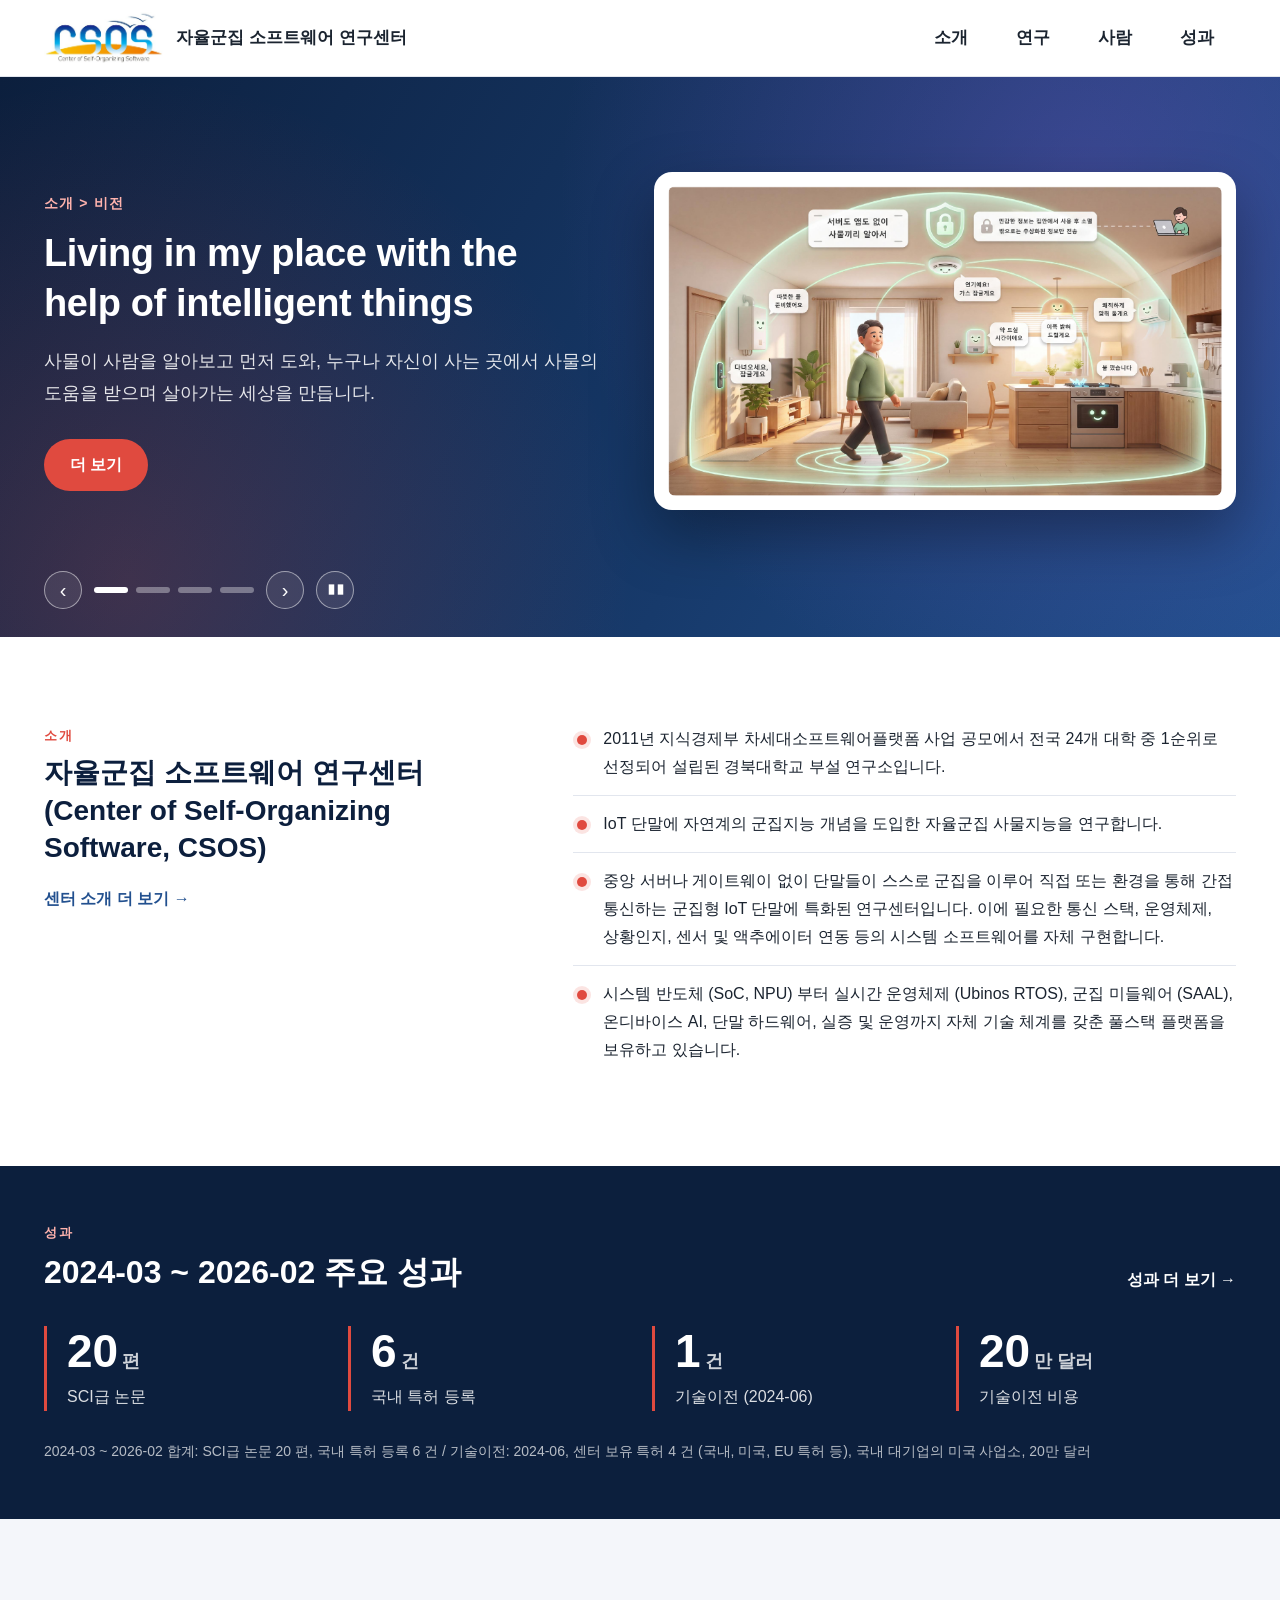
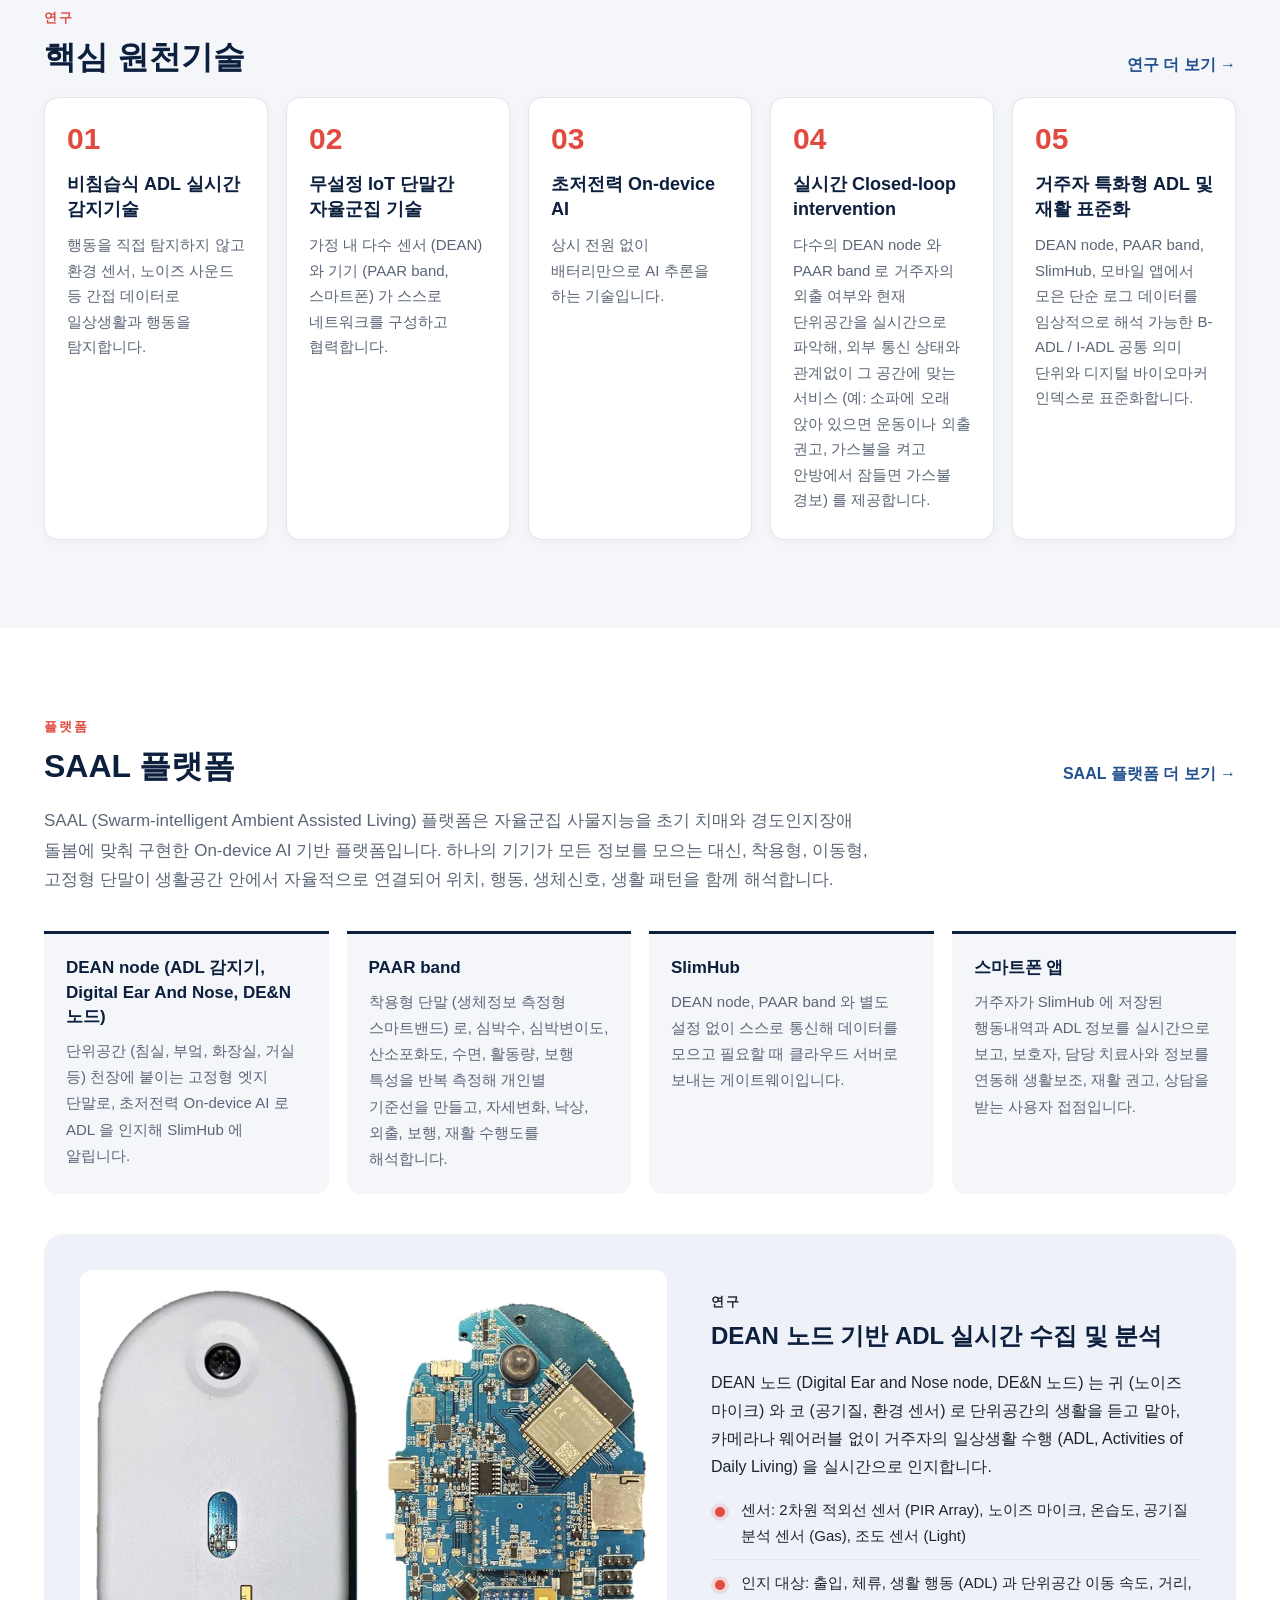
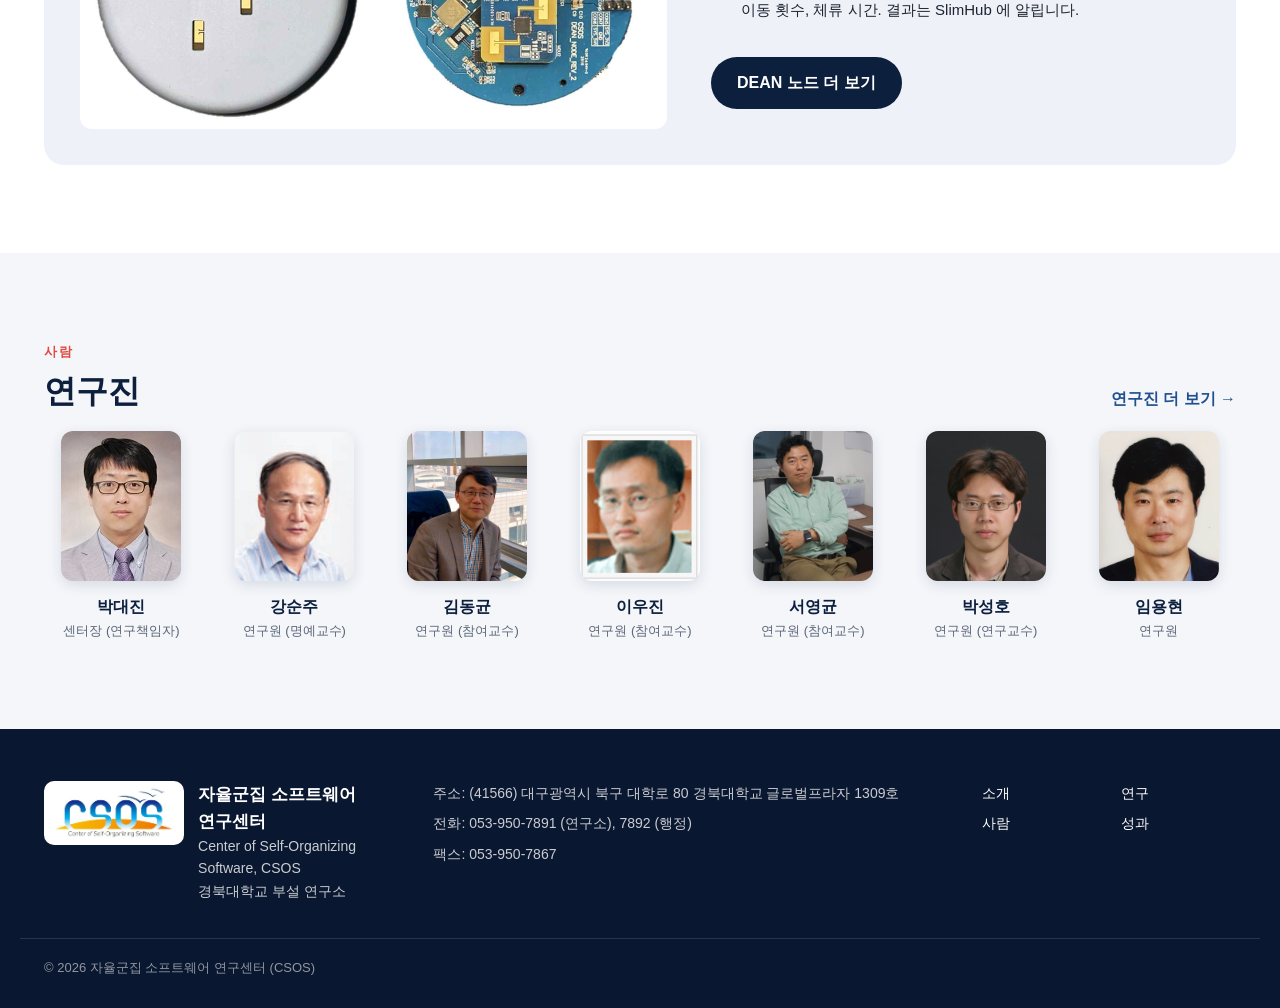
==== commit 35df3b42: "CSOS homepage: visible heading 2024-03 ~ 2026-02 주요 성과 over the home stats (nemo_t003, 9580 / 9584) " ====
--- a/index.html
+++ b/index.html
@@ -20,7 +20,7 @@
       <span class="bar" aria-hidden="true"></span><span class="bar" aria-hidden="true"></span><span class="bar" aria-hidden="true"></span>
       <span class="sr">메뉴 열기</span>
     </button>
-    <nav id="site-nav" class="site-nav" aria-label="주 메뉴"><ul class="nav-list"><li class="nav-item"><a class="nav-top" href="about.html">소개</a><ul class="dropdown"><li><a href="about.html#intro">센터 소개</a></li><li><a href="about.html#greeting">인사말</a></li><li><a href="about.html#vision-goals">비전과 목표</a></li><li><a href="about.html#history">연혁</a></li><li><a href="about.html#contact">위치 및 연락처</a></li></ul></li><li class="nav-item"><a class="nav-top" href="research.html">연구</a><ul class="dropdown"><li><a href="research.html#swarm-thing-intelligence">자율군집 사물지능</a></li><li><a href="research.html#research-content">연구 내용</a></li><li><a href="research.html#dean-node">DEAN 노드 기반 ADL 실시간 수집 및 분석</a></li></ul></li><li class="nav-item"><a class="nav-top" href="people.html">사람</a><ul class="dropdown"><li><a href="people.html#director">센터장</a></li><li><a href="people.html#members">연구원</a></li></ul></li><li class="nav-item"><a class="nav-top" href="achievements.html">성과</a><ul class="dropdown"><li><a href="achievements.html#period-results">기간별 정량 성과</a></li><li><a href="achievements.html#cumulative-results">누적 성과</a></li><li><a href="achievements.html#papers">논문</a></li><li><a href="achievements.html#patents">특허</a></li><li><a href="achievements.html#awards">수상</a></li></ul></li></ul></nav>
+    <nav id="site-nav" class="site-nav" aria-label="주 메뉴"><ul class="nav-list"><li class="nav-item"><a class="nav-top" href="about.html">소개</a><ul class="dropdown"><li><a href="about.html#intro">센터 소개</a></li><li><a href="about.html#greeting">인사말</a></li><li><a href="about.html#vision-goals">비전과 목표</a></li><li><a href="about.html#history">연혁</a></li><li><a href="about.html#contact">위치 및 연락처</a></li></ul></li><li class="nav-item"><a class="nav-top" href="research.html">연구</a><ul class="dropdown"><li><a href="research.html#swarm-thing-intelligence">자율군집 사물지능</a></li><li><a href="research.html#research-content">연구 내용</a></li><li><a href="research.html#dean-node">DEAN 노드 기반 ADL 실시간 수집 및 분석</a></li></ul></li><li class="nav-item"><a class="nav-top" href="people.html">사람</a><ul class="dropdown"><li><a href="people.html#director">센터장</a></li><li><a href="people.html#members">연구원</a></li></ul></li><li class="nav-item"><a class="nav-top" href="achievements.html">성과</a><ul class="dropdown"><li><a href="achievements.html#period-results">기간별 정량 성과</a></li><li><a href="achievements.html#cumulative-results">누적 성과</a></li><li><a href="achievements.html#papers">논문</a></li><li><a href="achievements.html#patents">특허</a></li><li><a href="achievements.html#tech-transfer">기술이전</a></li><li><a href="achievements.html#awards">수상</a></li></ul></li></ul></nav>
   </div>
 </header>
 <main id="main" class="home" tabindex="-1">
@@ -85,9 +85,9 @@
 </section>
 <section class="stats" aria-labelledby="st-t">
 <div class="wrap">
-  <h2 id="st-t" class="sr">주요 성과 수치</h2>
+  <div class="sec-head"><div><p class="eyebrow">성과</p><h2 id="st-t">2024-03 ~ 2026-02 주요 성과</h2></div><a class="link-more" href="achievements.html">성과 더 보기</a></div>
   <ul class="stat-list"><li><span class="num">20<small>편</small></span><span class="lab">SCI급 논문</span></li><li><span class="num">6<small>건</small></span><span class="lab">국내 특허 등록</span></li><li><span class="num">1<small>건</small></span><span class="lab">기술이전 (2024-06)</span></li><li><span class="num">20<small>만 달러</small></span><span class="lab">기술이전 비용</span></li></ul>
-  <p class="stat-note">2024-03 ~ 2026-02 합계: SCI급 논문 20 편, 국내 특허 등록 6 건 / 기술이전: 2024-06, 센터 보유 특허 4 건 (국내, 미국, EU 특허 등), 국내 대기업의 미국 사업소, 20만 달러 · <a href="achievements.html#cumulative-results">성과 더 보기</a></p>
+  <p class="stat-note">2024-03 ~ 2026-02 합계: SCI급 논문 20 편, 국내 특허 등록 6 건 / 기술이전: 2024-06, 센터 보유 특허 4 건 (국내, 미국, EU 특허 등), 국내 대기업의 미국 사업소, 20만 달러</p>
 </div>
 </section>
 <section class="home-research" aria-labelledby="hr-t">
--- a/assets/css/style.css
+++ b/assets/css/style.css
@@ -158,6 +158,11 @@
 .stat-list .lab { font-size: 16px; color: rgba(255, 255, 255, .85); margin-top: 6px; }
 .stat-note { margin: 28px 0 0; font-size: 14px; color: rgba(255, 255, 255, .7); }
 .stat-note a { color: #fff; text-decoration: underline; }
+/* 9584: visible heading on the dark stats band */
+.home .stats .sec-head { margin-bottom: 32px; }
+.home .stats .eyebrow { color: #ffb3ad; }
+.home .stats h2 { color: #fff; }
+.home .stats .link-more { color: #fff; }
 
 .home-research { background: var(--soft); }
 .cards { list-style: none; margin: 0; padding: 0; display: grid; grid-template-columns: repeat(5, 1fr); gap: 18px; }
